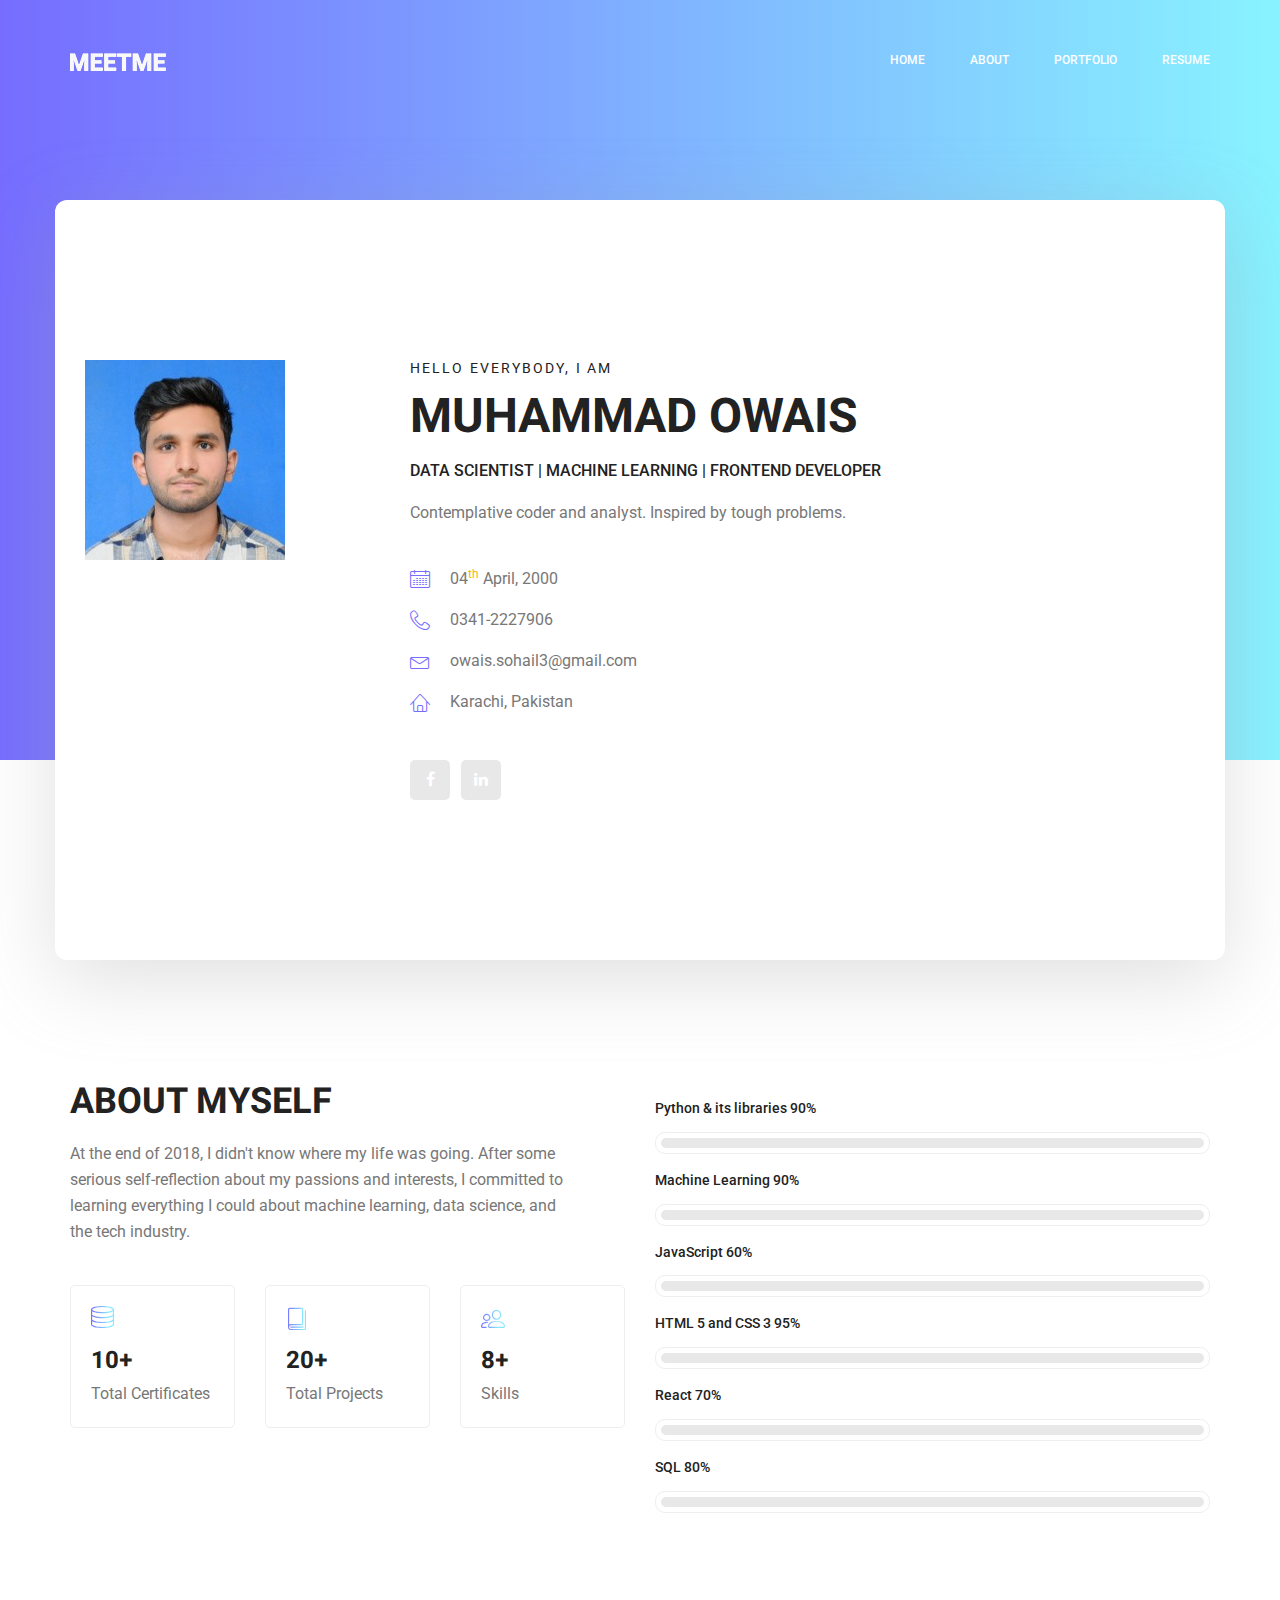
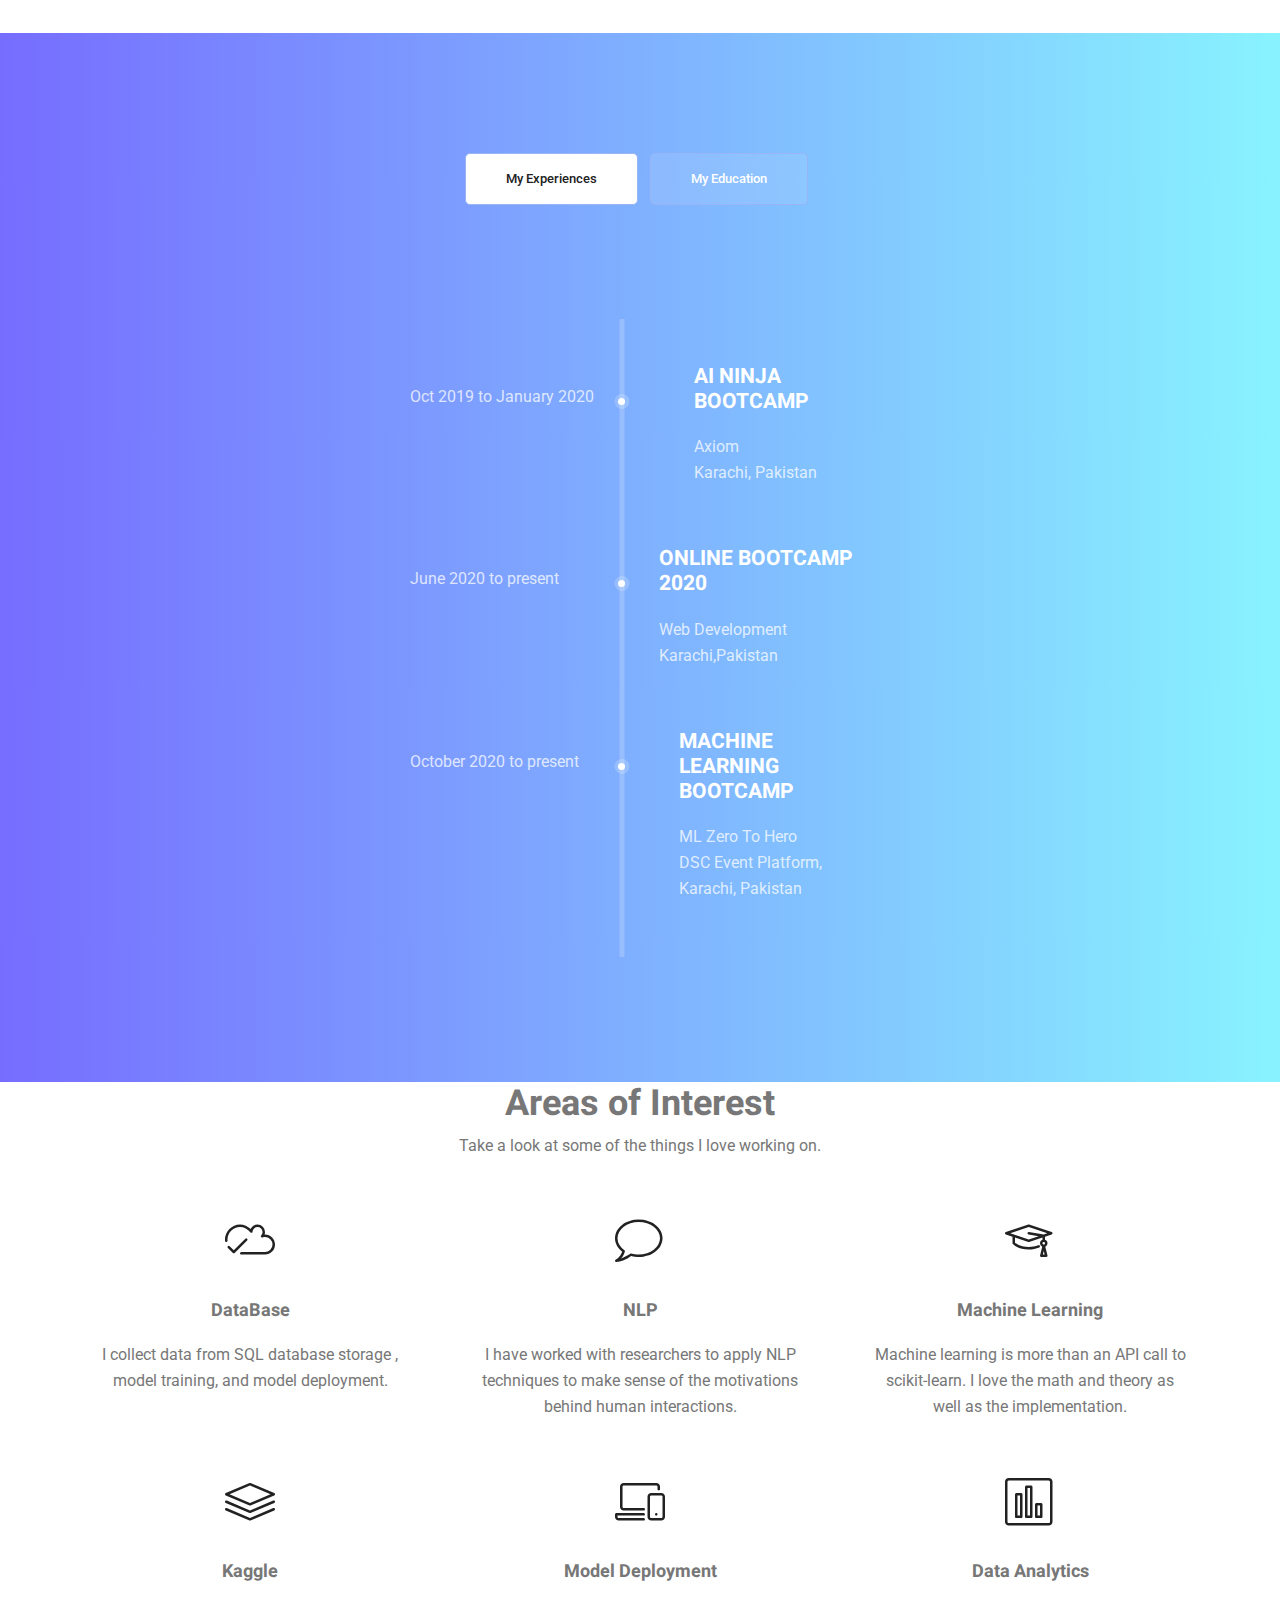
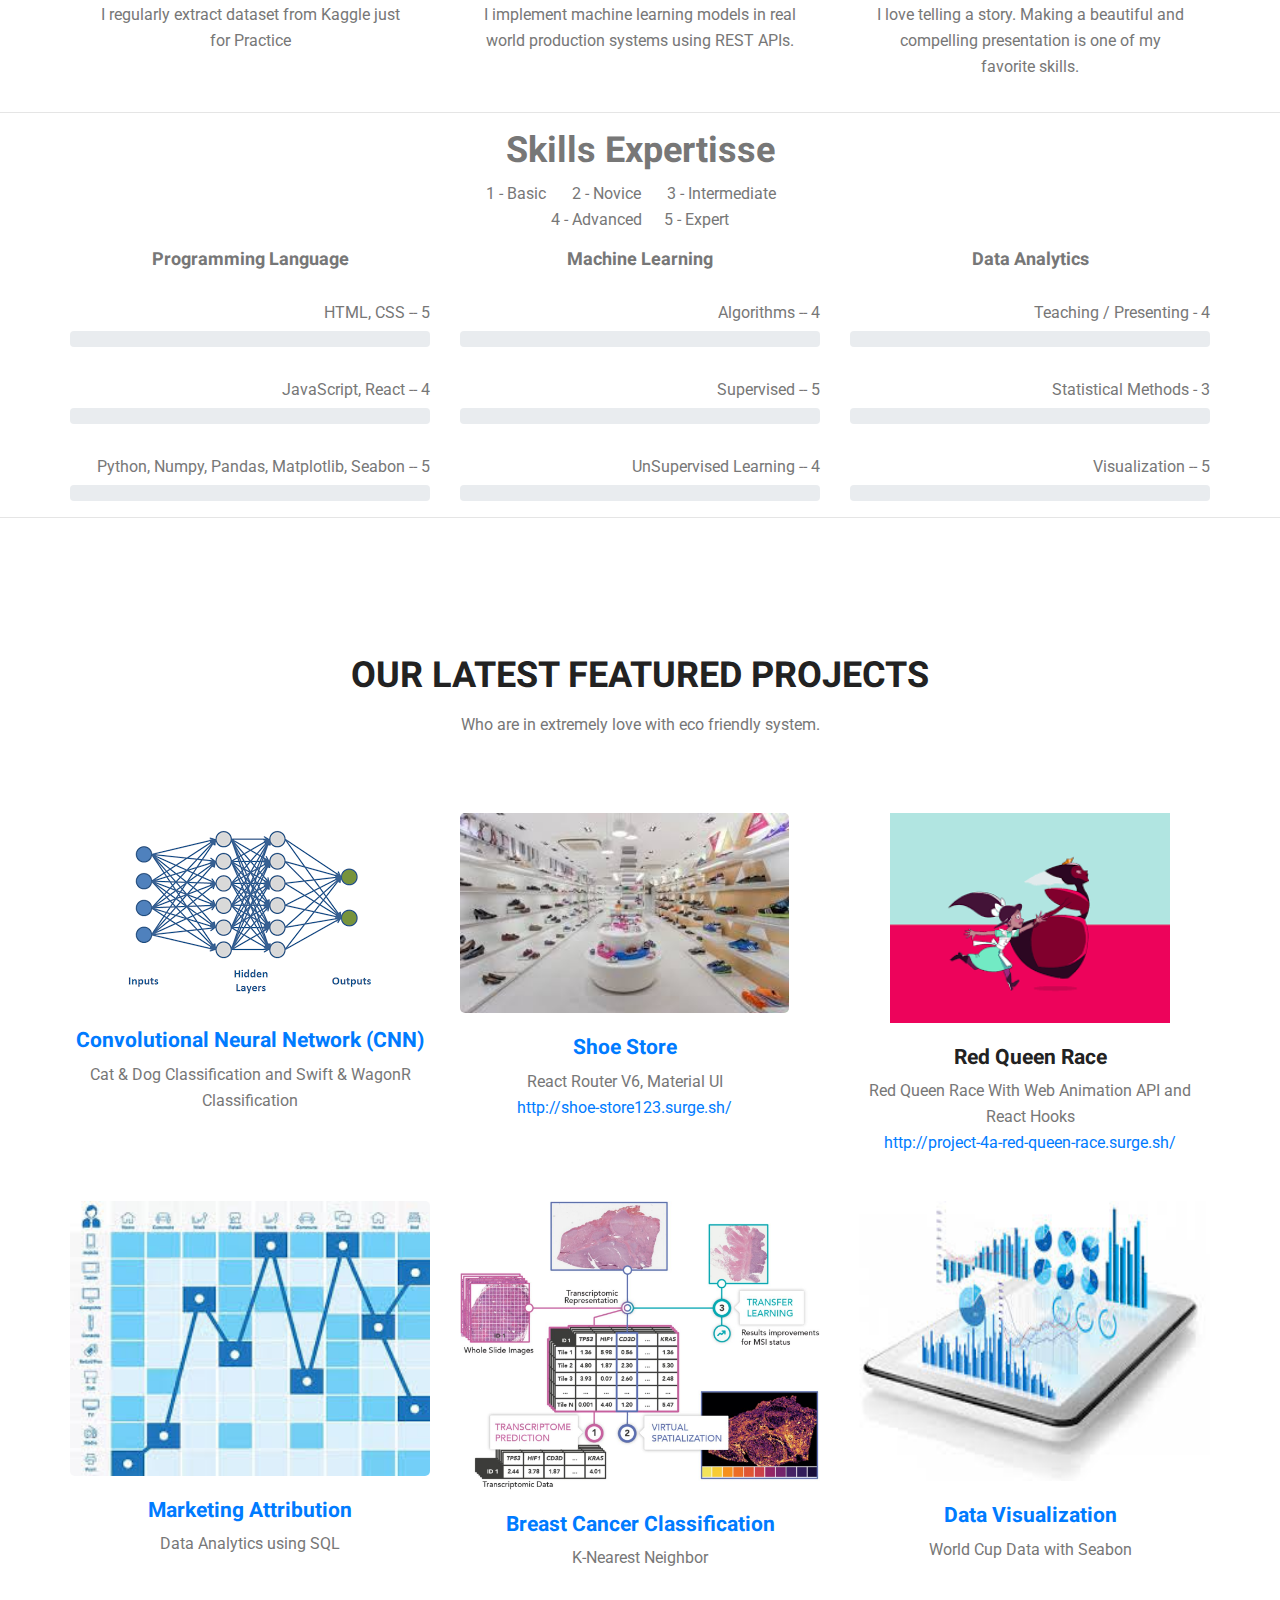
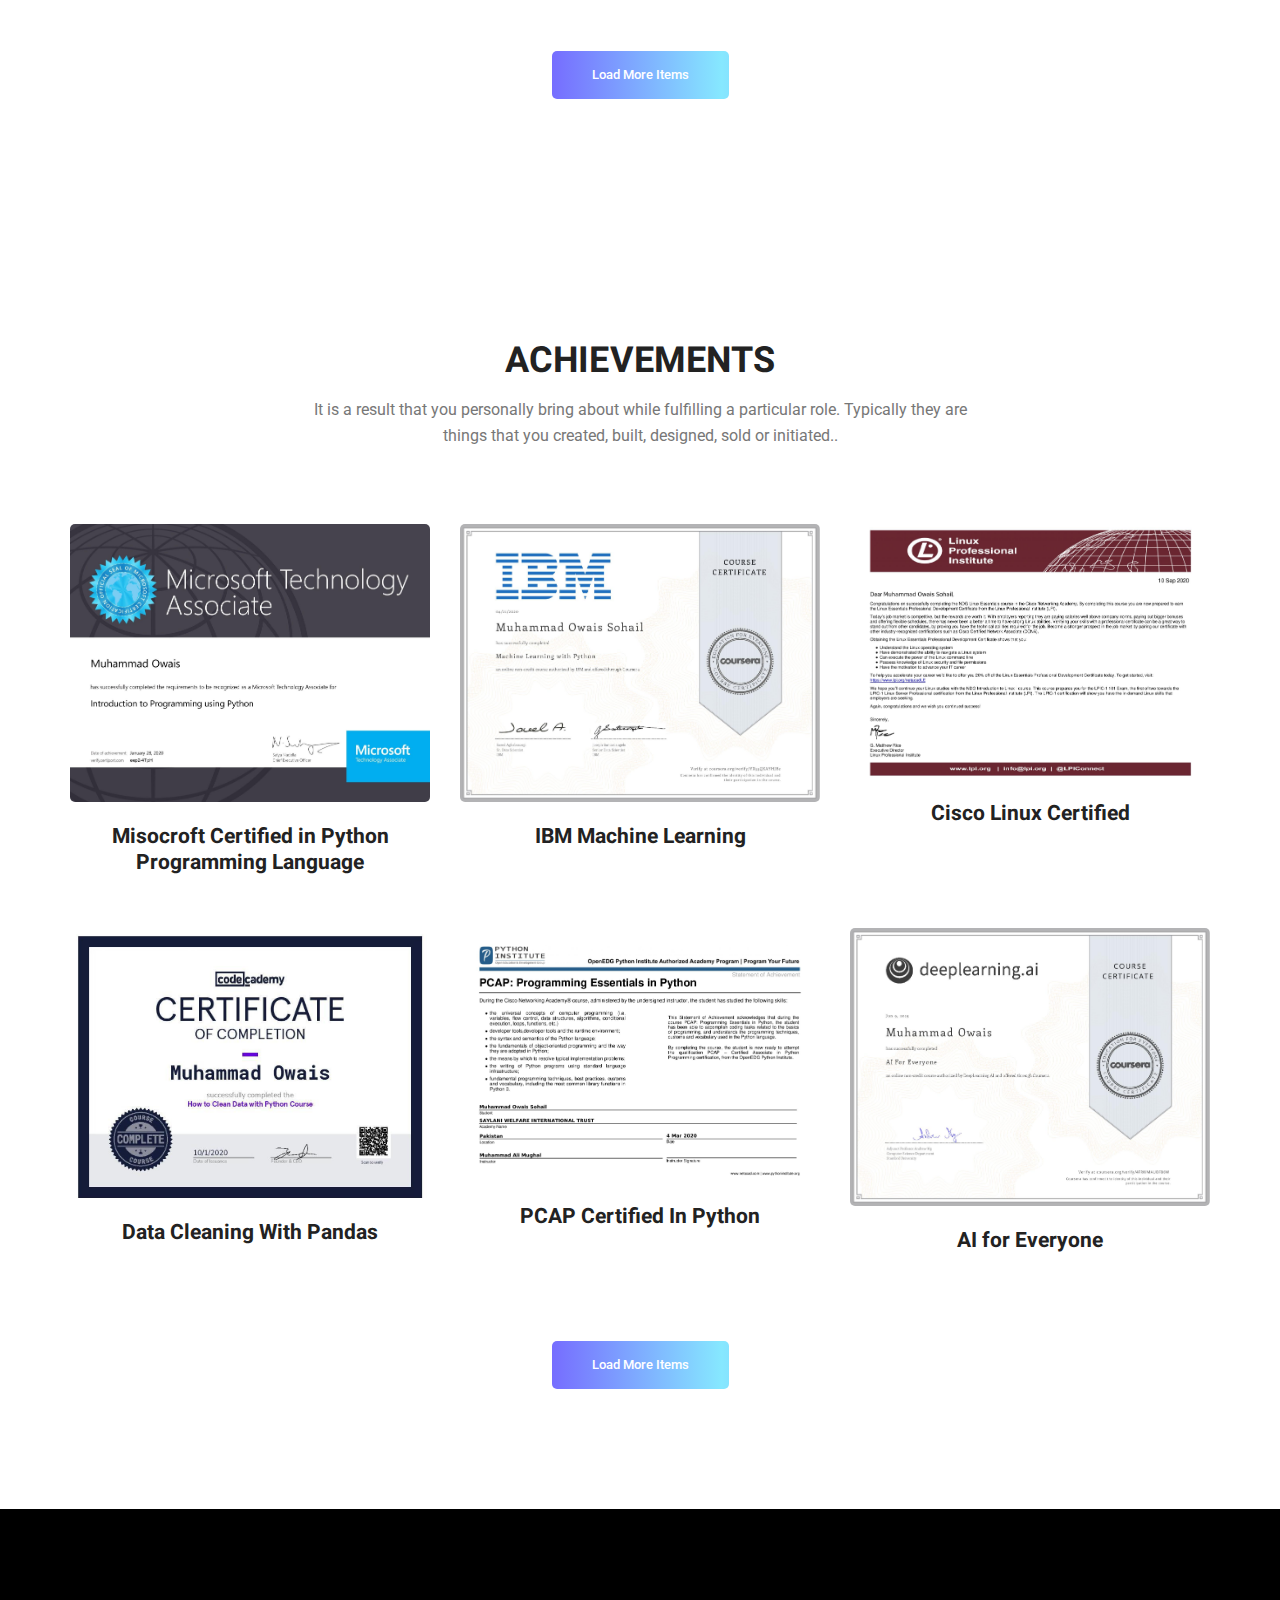
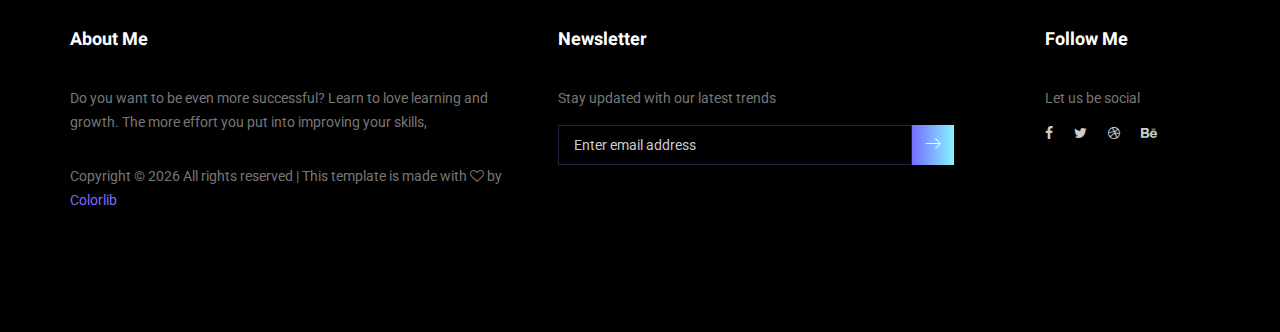
==== portfolio/public/index.html @ a5f5cdfc "final updated" ====
<!doctype html>
<html lang="en">

<head>
	<!-- Required meta tags -->
	<meta charset="utf-8">
	<meta name="viewport" content="width=device-width, initial-scale=1, shrink-to-fit=no">
	<link rel="icon" href="img/favicon.png" type="image/png">
	<title>MeetMe Personal</title>
	<!-- Bootstrap CSS -->
	<link rel="stylesheet" href="css/bootstrap.css">
	<link rel="stylesheet" href="vendors/linericon/style.css">
	<link rel="stylesheet" href="css/font-awesome.min.css">
	<link rel="stylesheet" href="vendors/owl-carousel/owl.carousel.min.css">
	<link rel="stylesheet" href="vendors/lightbox/simpleLightbox.css">
	<link rel="stylesheet" href="vendors/nice-select/css/nice-select.css">
	<link rel="stylesheet" href="vendors/animate-css/animate.css">
	<link rel="stylesheet" href="vendors/popup/magnific-popup.css">
	<link rel="stylesheet" href="vendors/flaticon/flaticon.css">

	<!-- main css -->
	<link rel="stylesheet" href="css/style.css">
	<link rel="stylesheet" href="css/responsive.css">
</head>

<body>

	<!--================Header Menu Area =================-->
	<header class="header_area">
		<div class="main_menu">
			<nav class="navbar navbar-expand-lg navbar-light">
				<div class="container box_1620">
					<!-- Brand and toggle get grouped for better mobile display -->
					<a class="navbar-brand logo_h" href="index.html"><img src="img/logo.png" alt=""></a>
					<button class="navbar-toggler" type="button" data-toggle="collapse"
						data-target="#navbarSupportedContent" aria-controls="navbarSupportedContent"
						aria-expanded="false" aria-label="Toggle navigation">
						<span class="icon-bar"></span>
						<span class="icon-bar"></span>
						<span class="icon-bar"></span>
					</button>
					<!-- Collect the nav links, forms, and other content for toggling -->
					<div class="collapse navbar-collapse offset" id="navbarSupportedContent">
						<ul class="nav navbar-nav menu_nav ml-auto">
							<li class="nav-item active"><a class="nav-link" href="index.html">Home</a></li>
							<li class="nav-item"><a class="nav-link" href="about-us.html">About</a></li>
							<li class="nav-item"><a class="nav-link" href="portfolio.html">Portfolio</a></li>
							<li class="nav-item"><a class="nav-link" href="contact.html">Resume</a></li>
						</ul>
					</div>
				</div>
			</nav>
		</div>
	</header>
	<!--================Header Menu Area =================-->

	<!--================Home Banner Area =================-->
	<section class="home_banner_area">
		<div class="container box_1620">
			<div class="banner_inner d-flex align-items-center">
				<div class="banner_content">
					<div class="media">
						<div class="d-flex">
							<img src="img/personal.jpg" alt="">
						</div>
						<div class="media-body">
							<div class="personal_text">
								<h6>Hello Everybody, i am</h6>
								<h3>Muhammad Owais</h3>
								<h4>Data Scientist | Machine Learning | Frontend Developer</h4>
								<p>Contemplative coder and analyst. Inspired by tough problems. </p>
								<ul class="list basic_info">
									<li><a href="#"><i class="lnr lnr-calendar-full"></i> 04<sup>th</sup> April,
											2000</a></li>
									<li><a href="#"><i class="lnr lnr-phone-handset"></i>0341-2227906</a></li>
									<li><a href="#"><i class="lnr lnr-envelope"></i> owais.sohail3@gmail.com</a></li>
									<li><a href="#"><i class="lnr lnr-home"></i> Karachi, Pakistan</a></li>
								</ul>
								<ul class="list personal_social">
									<li><a href="https://www.facebook.com/owais.sohail.92/"><i
												class="fa fa-facebook"></i></a></li>
									<li><a href="https://www.linkedin.com/in/owais-sohail-808729190/"><i
												class="fa fa-linkedin"></i></a></li>
								</ul>
							</div>
						</div>
					</div>
				</div>
			</div>
		</div>
	</section>
	<!--================End Home Banner Area =================-->

	<!--================Welcome Area =================-->
	<section class="welcome_area p_120">
		<div class="container">
			<div class="row welcome_inner">
				<div class="col-lg-6">
					<div class="welcome_text">
						<h4>About Myself</h4>
						<p>At the end of 2018, I didn't know where my life was going. After some serious self-reflection
							about my passions and interests, I committed to learning everything I could about machine
							learning, data science, and the tech industry.</p>
						<div class="row">
							<div class="col-md-4">
								<div class="wel_item">
									<i class="lnr lnr-database"></i>
									<h4>10+</h4>
									<p>Total Certificates</p>
								</div>
							</div>
							<div class="col-md-4">
								<div class="wel_item">
									<i class="lnr lnr-book"></i>
									<h4>20+</h4>
									<p>Total Projects</p>
								</div>
							</div>
							<div class="col-md-4">
								<div class="wel_item">
									<i class="lnr lnr-users"></i>
									<h4>8+</h4>
									<p>Skills</p>
								</div>
							</div>
						</div>
					</div>
				</div>
				<div class="col-lg-6">
					<div class="tools_expert">
						<div class="skill_main">
							<div class="skill_item">
								<h4>Python & its libraries <span class="counter">90</span>%</h4>
								<div class="progress_br">
									<div class="progress">
										<div class="progress-bar" role="progressbar" aria-valuenow="90"
											aria-valuemin="0" aria-valuemax="100"></div>
									</div>
								</div>
							</div>
							<div class="skill_item">
								<h4>Machine Learning <span class="counter">90</span>%</h4>
								<div class="progress_br">
									<div class="progress">
										<div class="progress-bar" role="progressbar" aria-valuenow="90"
											aria-valuemin="0" aria-valuemax="100"></div>
									</div>
								</div>
							</div>
							<div class="skill_item">
								<h4>JavaScript <span class="counter">60</span>%</h4>
								<div class="progress_br">
									<div class="progress">
										<div class="progress-bar" role="progressbar" aria-valuenow="70"
											aria-valuemin="0" aria-valuemax="100"></div>
									</div>
								</div>
							</div>
							<div class="skill_item">
								<h4>HTML 5 and CSS 3 <span class="counter">95</span>%</h4>
								<div class="progress_br">
									<div class="progress">
										<div class="progress-bar" role="progressbar" aria-valuenow="95"
											aria-valuemin="0" aria-valuemax="100"></div>
									</div>
								</div>
							</div>
							<div class="skill_item">
								<h4>React <span class="counter">70</span>%</h4>
								<div class="progress_br">
									<div class="progress">
										<div class="progress-bar" role="progressbar" aria-valuenow="70"
											aria-valuemin="0" aria-valuemax="100"></div>
									</div>
								</div>
							</div>
							<div class="skill_item">
								<h4>SQL <span class="counter">80</span>%</h4>
								<div class="progress_br">
									<div class="progress">
										<div class="progress-bar" role="progressbar" aria-valuenow="80"
											aria-valuemin="0" aria-valuemax="100"></div>
									</div>
								</div>
							</div>
						</div>
					</div>
				</div>
			</div>
		</div>
	</section>
	<!--================End Welcome Area =================-->

	<!--================My Tabs Area =================-->
	<section class="mytabs_area p_120">
		<div class="container">
			<div class="tabs_inner">
				<ul class="nav nav-tabs" id="myTab" role="tablist">
					<li class="nav-item">
						<a class="nav-link active" id="home-tab" data-toggle="tab" href="#home" role="tab"
							aria-controls="home" aria-selected="true">My Experiences</a>
					</li>
					<li class="nav-item">
						<a class="nav-link" id="profile-tab" data-toggle="tab" href="#profile" role="tab"
							aria-controls="profile" aria-selected="false">My Education</a>
					</li>
				</ul>
				<div class="tab-content" id="myTabContent">
					<div class="tab-pane fade show active" id="home" role="tabpanel" aria-labelledby="home-tab">
						<ul class="list">
							<li>
								<span></span>
								<div class="media">
									<div class="d-flex">
										<p>Oct 2019 to January 2020</p>
									</div>
									<div class="media-body">
										<h4>AI Ninja Bootcamp</h4>
										<p>Axiom <br />Karachi, Pakistan</p>
									</div>
								</div>
							</li>
							<li>
								<span></span>
								<div class="media">
									<div class="d-flex">
										<p>June 2020 to present</p>
									</div>
									<div class="media-body">
										<h4>Online Bootcamp 2020</h4>
										<p>Web Development <br />Karachi,Pakistan</p>
									</div>
								</div>
							</li>
							<li>
								<span></span>
								<div class="media">
									<div class="d-flex">
										<p>October 2020 to present</p>
									</div>
									<div class="media-body">
										<h4>Machine Learning Bootcamp</h4>
										<p>ML Zero To Hero <br />DSC Event Platform, Karachi, Pakistan</p>
									</div>
								</div>
							</li>
						</ul>
					</div>
					<div class="tab-pane fade" id="profile" role="tabpanel" aria-labelledby="profile-tab">
						<ul class="list">
							<li>
								<span></span>
								<div class="media">
									<div class="d-flex">
										<p>September 2019 to present</p>
									</div>
									<div class="media-body">
										<h4>Bachelor's of Computer Sciences</h4>
										<p>Virtual University of Pakistan <br />Karachi, Pakistan</p>
									</div>
								</div>
							</li>
							<li>
								<span></span>
								<div class="media">
									<div class="d-flex">
										<p>September 2016 to present</p>
									</div>
									<div class="media-body">
										<h4>Intermediate</h4>
										<p>Sindh Muslim Government Science College <br />Karachi, Pakistan</p>
									</div>
								</div>
							</li>
							<li>
								<span></span>
								<div class="media">
									<div class="d-flex">
										<p>March 2017 to present</p>
									</div>
									<div class="media-body">
										<h4>Matriculation</h4>
										<p>Brooks Grammer School <br />Karachi,Pakistan</p>
									</div>
								</div>
							</li>
						</ul>
					</div>
				</div>
			</div>
		</div>
	</section>
	<!--================End My Tabs Area =================-->
	<!-- Start services Area -->
	<section class="services-area section-gap">
		<div class="container">
			<div class="row d-flex justify-content-center">
				<div class="menu-content  col-lg-7">
					<div class="title text-center">
						<h1 class="mb-10">Areas of Interest</h1>
						<p> Take a look at some of the things I love working on.
					</div>
				</div>
			</div>
			<div class="row">
				<div class="col-lg-4 col-md-6">
					<div class="single-services">
						<span class="lnr lnr-cloud-check"></span>
						<a>
							<h4>DataBase</h4>
						</a>
						<p>
							I collect data from SQL database storage , model training, and model deployment.
						</p>
					</div>
				</div>



				<div class="col-lg-4 col-md-6">
					<div class="single-services">
						<span class="lnr lnr-bubble"></span>
						<a>
							<h4>NLP</h4>
						</a>
						<p>
							I have worked with researchers to apply NLP techniques to make sense of the motivations
							behind human interactions.
						</p>
					</div>
				</div>

				<div class="col-lg-4 col-md-6">
					<div class="single-services">
						<span class="lnr lnr-graduation-hat"></span>
						<a>
							<h4>Machine Learning</h4>
						</a>
						<p>
							Machine learning is more than an API call to scikit-learn. I love the math and theory as
							well as the implementation.
						</p>
					</div>
				</div>


				<div class="col-lg-4 col-md-6">
					<div class="single-services">
						<span class="lnr lnr-layers"></span>
						<a>
							<h4>Kaggle</h4>
						</a>
						<p>
							I regularly extract dataset from Kaggle just for Practice
						</p>
					</div>
				</div>
				<div class="col-lg-4 col-md-6">
					<div class="single-services">
						<span class="lnr lnr-laptop-phone"></span>
						<a>
							<h4>Model Deployment</h4>
						</a>
						<p>
							I implement machine learning models in real world production systems using REST APIs.
						</p>
					</div>
				</div>
				<div class="col-lg-4 col-md-6">
					<div class="single-services">
						<span class="lnr lnr-chart-bars"></span>
						<a>
							<h4>Data Analytics</h4>
						</a>
						<p>
							I love telling a story. Making a beautiful and compelling presentation is one of my favorite
							skills.
						</p>
					</div>
				</div>
			</div>
		</div>
	</section>
	<!-- End services Area -->

	<!--================Feature Area =================-->
	<!-- <section class="feature_area p_120">
        	<div class="container">
        		<div class="main_title">
        			<h2>offerings to my clients</h2>
        			<p>If you are looking at blank cassettes on the web, you may be very confused at the difference in price. You may see some for as low as $.17 each.</p>
        		</div>
        		<div class="feature_inner row">
        			<div class="col-lg-4 col-md-6">
        				<div class="feature_item">
        					<i class="flaticon-city"></i>
        					<h4>Architecture</h4>
        					<p>If you are looking at blank cassettes on the web, you may be very confused at the difference in price. You may see some for as low as $17 each.</p>
        				</div>
        			</div>
        			<div class="col-lg-4 col-md-6">
        				<div class="feature_item">
        					<i class="flaticon-skyline"></i>
        					<h4>Interior Design</h4>
        					<p>If you are looking at blank cassettes on the web, you may be very confused at the difference in price. You may see some for as low as $17 each.</p>
        				</div>
        			</div>
        			<div class="col-lg-4 col-md-6">
        				<div class="feature_item">
        					<i class="flaticon-sketch"></i>
        					<h4>Concept Design</h4>
        					<p>If you are looking at blank cassettes on the web, you may be very confused at the difference in price. You may see some for as low as $17 each.</p>
        				</div>
        			</div>
        		</div>
        	</div>
        </section> -->
	<!-- ================End Feature Area ================= -->
	<hr>

	<section class="home-about-area section-gap">

		<div class="text-center">
			<div class="menu-content">
				<div class="title text-center">
					<h1 class="mb-10">Skills Expertisse</h1>
					1 - Basic <span style="display: inline-block; width: 2ch;">&#9;</span>
					2 - Novice <span style="display: inline-block; width: 2ch;">&#9;</span>
					3 - Intermediate<span style="display: inline-block; width: 2ch;">&#9;</span>
					<p>4 - Advanced<span style="display: inline-block; width: 2ch;">&#9;</span>
						5 - Expert</p>
				</div>
			</div>
		</div>


		<div class="container">
			<div class="row skillbar-wraps">
				<div class="col-lg-4 skill-left">
					<h4 class="text-center pt-50"> Programming Language </h4>
					<div class="single-skill">
						<p>
							HTML, CSS -- 5
						</p>
						<!-- <div class="skill" data-width="100"></div> -->
						<div class="progress_br">
							<div class="progress">
								<div class="progress-bar" role="progressbar" aria-valuenow="100" aria-valuemin="0"
									aria-valuemax="100"></div>
							</div>
						</div>
					</div>

					<div class="single-skill">
						<p>
							JavaScript, React -- 4
						</p>
						<!-- <div class="skill" data-width="80"></div> -->
						<div class="progress_br">
							<div class="progress">
								<div class="progress-bar" role="progressbar" aria-valuenow="90" aria-valuemin="0"
									aria-valuemax="100"></div>
							</div>
						</div>
					</div>

					<div class="single-skill">
						<p>
							Python, Numpy, Pandas, Matplotlib, Seabon -- 5
						</p>
						<!-- <div class="skill" data-width="60"></div> -->
						<div class="progress_br">
							<div class="progress">
								<div class="progress-bar" role="progressbar" aria-valuenow="100" aria-valuemin="0"
									aria-valuemax="100"></div>
							</div>
						</div>
					</div>
				</div>




				<div class="col-lg-4 skill-right">
					<h4 class="text-center pt-50">Machine Learning</h4>
					<div class="single-skill">
						<p>
							Algorithms -- 4
						</p>
						<!-- <div class="skill" data-width="100"></div> -->
						<div class="progress_br">
							<div class="progress">
								<div class="progress-bar" role="progressbar" aria-valuenow="80" aria-valuemin="0"
									aria-valuemax="100"></div>
							</div>
						</div>
					</div>
					<div class="single-skill">
						<p>
							Supervised -- 5
						</p>
						<!-- <div class="skill" data-width="80"></div> -->
						<div class="progress_br">
							<div class="progress">
								<div class="progress-bar" role="progressbar" aria-valuenow="100" aria-valuemin="0"
									aria-valuemax="100"></div>
							</div>
						</div>
					</div>

					<div class="single-skill">
						<p>
							UnSupervised Learning -- 4
						</p>
						<!-- <div class="skill" data-width="80"></div> -->
						<div class="progress_br">
							<div class="progress">
								<div class="progress-bar" role="progressbar" aria-valuenow="80" aria-valuemin="0"
									aria-valuemax="100"></div>
							</div>
						</div>
					</div>

				</div>

				<div class="col-lg-4 skill-right">
					<h4 class="text-center pt-50"> Data Analytics </h4>

					<div class="single-skill">
						<p>
							Teaching / Presenting - 4
						</p>
						<!-- <div class="skill" data-width="100"></div> -->
						<div class="progress_br">
							<div class="progress">
								<div class="progress-bar" role="progressbar" aria-valuenow="80" aria-valuemin="0"
									aria-valuemax="100"></div>
							</div>
						</div>
					</div>

					<div class="single-skill">
						<p>
							Statistical Methods - 3
						</p>
						<!-- <div class="skill" data-width="60"></div> -->
						<div class="progress_br">
							<div class="progress">
								<div class="progress-bar" role="progressbar" aria-valuenow="60" aria-valuemin="0"
									aria-valuemax="100"></div>
							</div>
						</div>
					</div>


					<div class="single-skill">
						<p>
							Visualization -- 5
						</p>
						<!-- <div class="skill" data-width="40"></div> -->
						<div class="progress_br">
							<div class="progress">
								<div class="progress-bar" role="progressbar" aria-valuenow="100" aria-valuemin="0"
									aria-valuemax="100"></div>
							</div>
						</div>
					</div>

				</div>

			</div>
		</div>

	</section>


	<hr>


	<!--================Home Gallery Area =================-->
	<section class="home_gallery_area p_120">
		<div class="container">
			<div class="main_title">
				<h2>Our Latest Featured Projects</h2>
				<p>Who are in extremely love with eco friendly system.</p>
			</div>
			<!-- <div class="isotope_fillter">
        			<ul class="gallery_filter list">
						<li class="active" data-filter="*"><a href="#">All</a></li>
						<li data-filter=".brand"><a href="#">Machine Learning</a></li>
						<li data-filter=".manipul"><a href="#">HTML CSS</a></li>
						<li data-filter=".creative"><a href="#">React JavaScript</a></li>
						<li data-filter=".design"><a href="#">SQL</a></li>
						<li data-filter=".design"><a href="#">Python</a></li>
					</ul>
        		</div> -->
		</div>
		<div class="container">
			<div class="gallery_f_inner row imageGallery1">
				<div class="col-lg-4 col-md-4 col-sm-6 brand manipul design print">
					<div class="h_gallery_item">
						<div class="g_img_item">
							<img class="img-fluid" src="img/CNN.png" alt="">
						</div>
						<div class="g_item_text">
							<h4> <a href="https://github.com/owsy123/CNN">Convolutional Neural Network (CNN)</a> </h4>
							<p>Cat & Dog Classification and Swift & WagonR Classification</p>
						</div>
					</div>
				</div>
				<div class="col-lg-4 col-md-4 col-sm-6 brand manipul creative">
					<div class="h_gallery_item">
						<div class="g_img_item">
							<img class="img-fluid" style="height: 200px;" src="img/shoestore.jpeg" alt="">

						</div>
						<div class="g_item_text">
							<h4> <a href="https://github.com/owsy123/shoe-store-"> Shoe Store </a></h4>
							<p>React Router V6, Material UI</p>
							<p><a href="http://shoe-store123.surge.sh/">http://shoe-store123.surge.sh/</a></p>
						</div>
					</div>
				</div>
				<div class="col-lg-4 col-md-4 col-sm-6 manipul creative design print">
					<div class="h_gallery_item">
						<div class="g_img_item">
							<img class="img-fluid" style="width: 280px;" src="img/redqueen.png" alt="">

						</div>
						<div class="g_item_text">
							<h4>Red Queen Race</h4>
							<p>Red Queen Race With Web Animation API and React Hooks</p>
							<a
								href="http://project-4a-red-queen-race.surge.sh/">http://project-4a-red-queen-race.surge.sh/</a>
						</div>
					</div>
				</div>
				<div class="col-lg-4 col-md-4 col-sm-6 brand creative print">
					<div class="h_gallery_item">
						<div class="g_img_item">
							<img style="width: 400px;" class="img-fluid" src="img/marketing attribution.jpeg" alt="">

						</div>
						<div class="g_item_text">
							<h4> <a
									href="https://github.com/owsy123/Data-Science-/tree/master/SQL/Project%2014%20Marketing%20Attribution">
									Marketing Attribution</a></h4>
							<p>Data Analytics using SQL</p>
						</div>
					</div>
				</div>
				<div class="col-lg-4 col-md-4 col-sm-6 brand manipul design">
					<div class="h_gallery_item">
						<div class="g_img_item">
							<img class="img-fluid" src="img/breastcancer.jpg" alt="">

						</div>
						<div class="g_item_text">
							<h4> <a
									href="https://github.com/owsy123/Data-Science-/tree/master/Machine%20Learning/Supervised%20Learning/K-Nearest%20Neighbor%20%20%20Breast%20Cancer%20Classifier">
									Breast Cancer Classification</a></h4>
							<p>K-Nearest Neighbor</p>
						</div>
					</div>
				</div>
				<div class="col-lg-4 col-md-4 col-sm-6 brand creative">
					<div class="h_gallery_item">
						<div class="g_img_item">
							<img style="width: 400px ; height: 280px;" class="img-fluid" src="img/visualization.jpeg"
								alt="">
						</div>
						<div class="g_item_text">
							<h4> <a
									href="https://github.com/owsy123/Data-Science-/tree/master/Visualization/Project%202%20%20Visualizing%20World%20Cup%20Data%20With%20Seaborn">Data
									Visualization</a> </h4>
							<p>World Cup Data with Seabon</p>
						</div>
					</div>
				</div>
			</div>
			<div class="more_btn">
				<a class="main_btn" href="./portfolio.html">Load More Items</a>
			</div>
		</div>
	</section>
	<!--================End Home Gallery Area =================-->


	<section class="home_gallery_area p_120">
		<div class="container">
			<div class="main_title">
				<h2>Achievements</h2>
				<p>It is a result that you personally bring about while fulfilling a particular role. Typically they are
					things that you created, built, designed, sold or initiated..</p>
			</div>
			<!-- <div class="isotope_fillter">
        			<ul class="gallery_filter list">
						<li class="active" data-filter="*"><a href="#">All</a></li>
						<li data-filter=".brand"><a href="#">Machine Learning</a></li>
						<li data-filter=".manipul"><a href="#">HTML CSS</a></li>
						<li data-filter=".creative"><a href="#">React JavaScript</a></li>
						<li data-filter=".design"><a href="#">SQL</a></li>
						<li data-filter=".design"><a href="#">Python</a></li>
					</ul>
        		</div> -->
		</div>
		<div class="container">
			<div class="gallery_f_inner row imageGallery1">
				<div class="col-lg-4 col-md-4 col-sm-6 brand manipul design print">
					<div class="h_gallery_item">
						<div class="g_img_item">
							<img class="img-fluid"
								src="img/certificates/Introduction to Programming using Python-page-001.jpg" alt="">
							<a class="light"
								href="img/certificates/Introduction to Programming using Python-page-001.jpg"><img
									src="img/gallery/icon.png" alt=""></a>
						</div>
						<div class="g_item_text">
							<h4> Misocroft Certified in Python Programming Language</h4>
						</div>
					</div>
				</div>
				<div class="col-lg-4 col-md-4 col-sm-6 brand manipul creative">
					<div class="h_gallery_item">
						<div class="g_img_item">
							<img class="img-fluid" src="img/certificates/IBM machine Learning-page-001.jpg" alt="">
							<a class="light" href="img/certificates/IBM machine Learning-page-001.jpg"><img
									src="img/gallery/icon.png" alt=""></a>
						</div>
						<div class="g_item_text">
							<h4>IBM Machine Learning</h4>
						</div>
					</div>
				</div>
				<div class="col-lg-4 col-md-4 col-sm-6 manipul creative design print">
					<div class="h_gallery_item">
						<div class="g_img_item">
							<img class="img-fluid"
								src="img/certificates/Muhammad OwaisSohail-Cisco Internatio-certificate-page-001.jpg"
								alt="">
							<a class="light"
								href="img/certificates/Muhammad OwaisSohail-Cisco Internatio-certificate-page-001.jpg"><img
									src="img/gallery/icon.png" alt=""></a>
						</div>
						<div class="g_item_text">
							<h4>Cisco Linux Certified</h4>
						</div>
					</div>
				</div>
				<div class="col-lg-4 col-md-4 col-sm-6 brand creative print">
					<div class="h_gallery_item">
						<div class="g_img_item">
							<img style="width: 400px;" class="img-fluid"
								src="img/certificates/Data Cleaning with python-page-001.jpeg" alt="">
							<a class="light" href="img/certificates/Data Cleaning with python-page-001.jpeg"><img
									src="img/gallery/icon.png" alt=""></a>
						</div>
						<div class="g_item_text">
							<h4> Data Cleaning With Pandas</h4>
						</div>
					</div>
				</div>
				<div class="col-lg-4 col-md-4 col-sm-6 brand manipul design">
					<div class="h_gallery_item">
						<div class="g_img_item">
							<img class="img-fluid"
								src="img/certificates/Muhammad OwaisSohail-PYTHON BATCH-2-certificate (1)-page-001.jpg"
								alt="">
							<a class="light"
								href="img/certificates/Muhammad OwaisSohail-PYTHON BATCH-2-certificate (1)-page-001.jpg"><img
									src="img/gallery/icon.png" alt=""></a>
						</div>
						<div class="g_item_text">
							<h4>PCAP Certified In Python</h4>
						</div>
					</div>
				</div>
				<div class="col-lg-4 col-md-4 col-sm-6 brand creative">
					<div class="h_gallery_item">
						<div class="g_img_item">
							<img class="img-fluid" src="img/certificates/Ai for everyone-page-001.jpg" alt="">
							<a class="light" href="img/certificates/Ai for everyone-page-001.jpg"><img
									src="img/gallery/icon.png" alt=""></a>
						</div>
						<div class="g_item_text">
							<h4> AI for Everyone </h4>
						</div>
					</div>
				</div>
			</div>
			<div class="more_btn">
				<a class="main_btn" href="./portfolio.html">Load More Items</a>
			</div>
		</div>
	</section>
	<!--================End Home Gallery Area =================-->



	<!--================Footer Area =================-->
	<footer class="footer_area p_120">
		<div class="container">
			<div class="row footer_inner">
				<div class="col-lg-5 col-sm-6">
					<aside class="f_widget ab_widget">
						<div class="f_title">
							<h3>About Me</h3>
						</div>
						<p>Do you want to be even more successful? Learn to love learning and growth. The more effort
							you put into improving your skills,</p>
						<p>
							<!-- Link back to Colorlib can't be removed. Template is licensed under CC BY 3.0. -->
							Copyright &copy;
							<script>document.write(new Date().getFullYear());</script> All rights reserved | This
							template is made with <i class="fa fa-heart-o" aria-hidden="true"></i> by <a
								href="https://colorlib.com" target="_blank">Colorlib</a>
							<!-- Link back to Colorlib can't be removed. Template is licensed under CC BY 3.0. -->
						</p>
					</aside>
				</div>
				<div class="col-lg-5 col-sm-6">
					<aside class="f_widget news_widget">
						<div class="f_title">
							<h3>Newsletter</h3>
						</div>
						<p>Stay updated with our latest trends</p>
						<div id="mc_embed_signup">
							<form target="_blank"
								action="https://spondonit.us12.list-manage.com/subscribe/post?u=1462626880ade1ac87bd9c93a&amp;id=92a4423d01"
								method="get" class="subscribe_form relative">
								<div class="input-group d-flex flex-row">
									<input name="EMAIL" placeholder="Enter email address"
										onfocus="this.placeholder = ''" onblur="this.placeholder = 'Email Address '"
										required="" type="email">
									<button class="btn sub-btn"><span class="lnr lnr-arrow-right"></span></button>
								</div>
								<div class="mt-10 info"></div>
							</form>
						</div>
					</aside>
				</div>
				<div class="col-lg-2">
					<aside class="f_widget social_widget">
						<div class="f_title">
							<h3>Follow Me</h3>
						</div>
						<p>Let us be social</p>
						<ul class="list">
							<li><a href="#"><i class="fa fa-facebook"></i></a></li>
							<li><a href="#"><i class="fa fa-twitter"></i></a></li>
							<li><a href="#"><i class="fa fa-dribbble"></i></a></li>
							<li><a href="#"><i class="fa fa-behance"></i></a></li>
						</ul>
					</aside>
				</div>
			</div>
		</div>
	</footer>
	<!--================End Footer Area =================-->






	<!-- Optional JavaScript -->
	<!-- jQuery first, then Popper.js, then Bootstrap JS -->
	<script src="js/jquery-3.3.1.min.js"></script>
	<script src="js/popper.js"></script>
	<script src="js/bootstrap.min.js"></script>
	<script src="js/stellar.js"></script>
	<script src="vendors/lightbox/simpleLightbox.min.js"></script>
	<script src="vendors/nice-select/js/jquery.nice-select.min.js"></script>
	<script src="vendors/isotope/imagesloaded.pkgd.min.js"></script>
	<script src="vendors/isotope/isotope.pkgd.min.js"></script>
	<script src="vendors/owl-carousel/owl.carousel.min.js"></script>
	<script src="vendors/popup/jquery.magnific-popup.min.js"></script>
	<script src="js/jquery.ajaxchimp.min.js"></script>
	<script src="vendors/counter-up/jquery.waypoints.min.js"></script>
	<script src="vendors/counter-up/jquery.counterup.min.js"></script>
	<script src="js/mail-script.js"></script>
	<script src="js/theme.js"></script>
	<script src="js/simple-skillbar.js"></script>

</body>

</html>
---- portfolio/public/vendors/linericon/style.css ----
@font-face {
	font-family: 'Linearicons-Free';
	src:url('fonts/Linearicons-Free.eot?w118d');
	src:url('fonts/Linearicons-Free.eot?#iefixw118d') format('embedded-opentype'),
		url('fonts/Linearicons-Free.woff2?w118d') format('woff2'),
		url('fonts/Linearicons-Free.woff?w118d') format('woff'),
		url('fonts/Linearicons-Free.ttf?w118d') format('truetype'),
		url('fonts/Linearicons-Free.svg?w118d#Linearicons-Free') format('svg');
	font-weight: normal;
	font-style: normal;
}

.lnr {
	font-family: 'Linearicons-Free';
	speak: none;
	font-style: normal;
	font-weight: normal;
	font-variant: normal;
	text-transform: none;
	line-height: 1;

	/* Better Font Rendering =========== */
	-webkit-font-smoothing: antialiased;
	-moz-osx-font-smoothing: grayscale;
}

.lnr-home:before {
	content: "\e800";
}
.lnr-apartment:before {
	content: "\e801";
}
.lnr-pencil:before {
	content: "\e802";
}
.lnr-magic-wand:before {
	content: "\e803";
}
.lnr-drop:before {
	content: "\e804";
}
.lnr-lighter:before {
	content: "\e805";
}
.lnr-poop:before {
	content: "\e806";
}
.lnr-sun:before {
	content: "\e807";
}
.lnr-moon:before {
	content: "\e808";
}
.lnr-cloud:before {
	content: "\e809";
}
.lnr-cloud-upload:before {
	content: "\e80a";
}
.lnr-cloud-download:before {
	content: "\e80b";
}
.lnr-cloud-sync:before {
	content: "\e80c";
}
.lnr-cloud-check:before {
	content: "\e80d";
}
.lnr-database:before {
	content: "\e80e";
}
.lnr-lock:before {
	content: "\e80f";
}
.lnr-cog:before {
	content: "\e810";
}
.lnr-trash:before {
	content: "\e811";
}
.lnr-dice:before {
	content: "\e812";
}
.lnr-heart:before {
	content: "\e813";
}
.lnr-star:before {
	content: "\e814";
}
.lnr-star-half:before {
	content: "\e815";
}
.lnr-star-empty:before {
	content: "\e816";
}
.lnr-flag:before {
	content: "\e817";
}
.lnr-envelope:before {
	content: "\e818";
}
.lnr-paperclip:before {
	content: "\e819";
}
.lnr-inbox:before {
	content: "\e81a";
}
.lnr-eye:before {
	content: "\e81b";
}
.lnr-printer:before {
	content: "\e81c";
}
.lnr-file-empty:before {
	content: "\e81d";
}
.lnr-file-add:before {
	content: "\e81e";
}
.lnr-enter:before {
	content: "\e81f";
}
.lnr-exit:before {
	content: "\e820";
}
.lnr-graduation-hat:before {
	content: "\e821";
}
.lnr-license:before {
	content: "\e822";
}
.lnr-music-note:before {
	content: "\e823";
}
.lnr-film-play:before {
	content: "\e824";
}
.lnr-camera-video:before {
	content: "\e825";
}
.lnr-camera:before {
	content: "\e826";
}
.lnr-picture:before {
	content: "\e827";
}
.lnr-book:before {
	content: "\e828";
}
.lnr-bookmark:before {
	content: "\e829";
}
.lnr-user:before {
	content: "\e82a";
}
.lnr-users:before {
	content: "\e82b";
}
.lnr-shirt:before {
	content: "\e82c";
}
.lnr-store:before {
	content: "\e82d";
}
.lnr-cart:before {
	content: "\e82e";
}
.lnr-tag:before {
	content: "\e82f";
}
.lnr-phone-handset:before {
	content: "\e830";
}
.lnr-phone:before {
	content: "\e831";
}
.lnr-pushpin:before {
	content: "\e832";
}
.lnr-map-marker:before {
	content: "\e833";
}
.lnr-map:before {
	content: "\e834";
}
.lnr-location:before {
	content: "\e835";
}
.lnr-calendar-full:before {
	content: "\e836";
}
.lnr-keyboard:before {
	content: "\e837";
}
.lnr-spell-check:before {
	content: "\e838";
}
.lnr-screen:before {
	content: "\e839";
}
.lnr-smartphone:before {
	content: "\e83a";
}
.lnr-tablet:before {
	content: "\e83b";
}
.lnr-laptop:before {
	content: "\e83c";
}
.lnr-laptop-phone:before {
	content: "\e83d";
}
.lnr-power-switch:before {
	content: "\e83e";
}
.lnr-bubble:before {
	content: "\e83f";
}
.lnr-heart-pulse:before {
	content: "\e840";
}
.lnr-construction:before {
	content: "\e841";
}
.lnr-pie-chart:before {
	content: "\e842";
}
.lnr-chart-bars:before {
	content: "\e843";
}
.lnr-gift:before {
	content: "\e844";
}
.lnr-diamond:before {
	content: "\e845";
}
.lnr-linearicons:before {
	content: "\e846";
}
.lnr-dinner:before {
	content: "\e847";
}
.lnr-coffee-cup:before {
	content: "\e848";
}
.lnr-leaf:before {
	content: "\e849";
}
.lnr-paw:before {
	content: "\e84a";
}
.lnr-rocket:before {
	content: "\e84b";
}
.lnr-briefcase:before {
	content: "\e84c";
}
.lnr-bus:before {
	content: "\e84d";
}
.lnr-car:before {
	content: "\e84e";
}
.lnr-train:before {
	content: "\e84f";
}
.lnr-bicycle:before {
	content: "\e850";
}
.lnr-wheelchair:before {
	content: "\e851";
}
.lnr-select:before {
	content: "\e852";
}
.lnr-earth:before {
	content: "\e853";
}
.lnr-smile:before {
	content: "\e854";
}
.lnr-sad:before {
	content: "\e855";
}
.lnr-neutral:before {
	content: "\e856";
}
.lnr-mustache:before {
	content: "\e857";
}
.lnr-alarm:before {
	content: "\e858";
}
.lnr-bullhorn:before {
	content: "\e859";
}
.lnr-volume-high:before {
	content: "\e85a";
}
.lnr-volume-medium:before {
	content: "\e85b";
}
.lnr-volume-low:before {
	content: "\e85c";
}
.lnr-volume:before {
	content: "\e85d";
}
.lnr-mic:before {
	content: "\e85e";
}
.lnr-hourglass:before {
	content: "\e85f";
}
.lnr-undo:before {
	content: "\e860";
}
.lnr-redo:before {
	content: "\e861";
}
.lnr-sync:before {
	content: "\e862";
}
.lnr-history:before {
	content: "\e863";
}
.lnr-clock:before {
	content: "\e864";
}
.lnr-download:before {
	content: "\e865";
}
.lnr-upload:before {
	content: "\e866";
}
.lnr-enter-down:before {
	content: "\e867";
}
.lnr-exit-up:before {
	content: "\e868";
}
.lnr-bug:before {
	content: "\e869";
}
.lnr-code:before {
	content: "\e86a";
}
.lnr-link:before {
	content: "\e86b";
}
.lnr-unlink:before {
	content: "\e86c";
}
.lnr-thumbs-up:before {
	content: "\e86d";
}
.lnr-thumbs-down:before {
	content: "\e86e";
}
.lnr-magnifier:before {
	content: "\e86f";
}
.lnr-cross:before {
	content: "\e870";
}
.lnr-menu:before {
	content: "\e871";
}
.lnr-list:before {
	content: "\e872";
}
.lnr-chevron-up:before {
	content: "\e873";
}
.lnr-chevron-down:before {
	content: "\e874";
}
.lnr-chevron-left:before {
	content: "\e875";
}
.lnr-chevron-right:before {
	content: "\e876";
}
.lnr-arrow-up:before {
	content: "\e877";
}
.lnr-arrow-down:before {
	content: "\e878";
}
.lnr-arrow-left:before {
	content: "\e879";
}
.lnr-arrow-right:before {
	content: "\e87a";
}
.lnr-move:before {
	content: "\e87b";
}
.lnr-warning:before {
	content: "\e87c";
}
.lnr-question-circle:before {
	content: "\e87d";
}
.lnr-menu-circle:before {
	content: "\e87e";
}
.lnr-checkmark-circle:before {
	content: "\e87f";
}
.lnr-cross-circle:before {
	content: "\e880";
}
.lnr-plus-circle:before {
	content: "\e881";
}
.lnr-circle-minus:before {
	content: "\e882";
}
.lnr-arrow-up-circle:before {
	content: "\e883";
}
.lnr-arrow-down-circle:before {
	content: "\e884";
}
.lnr-arrow-left-circle:before {
	content: "\e885";
}
.lnr-arrow-right-circle:before {
	content: "\e886";
}
.lnr-chevron-up-circle:before {
	content: "\e887";
}
.lnr-chevron-down-circle:before {
	content: "\e888";
}
.lnr-chevron-left-circle:before {
	content: "\e889";
}
.lnr-chevron-right-circle:before {
	content: "\e88a";
}
.lnr-crop:before {
	content: "\e88b";
}
.lnr-frame-expand:before {
	content: "\e88c";
}
.lnr-frame-contract:before {
	content: "\e88d";
}
.lnr-layers:before {
	content: "\e88e";
}
.lnr-funnel:before {
	content: "\e88f";
}
.lnr-text-format:before {
	content: "\e890";
}
.lnr-text-format-remove:before {
	content: "\e891";
}
.lnr-text-size:before {
	content: "\e892";
}
.lnr-bold:before {
	content: "\e893";
}
.lnr-italic:before {
	content: "\e894";
}
.lnr-underline:before {
	content: "\e895";
}
.lnr-strikethrough:before {
	content: "\e896";
}
.lnr-highlight:before {
	content: "\e897";
}
.lnr-text-align-left:before {
	content: "\e898";
}
.lnr-text-align-center:before {
	content: "\e899";
}
.lnr-text-align-right:before {
	content: "\e89a";
}
.lnr-text-align-justify:before {
	content: "\e89b";
}
.lnr-line-spacing:before {
	content: "\e89c";
}
.lnr-indent-increase:before {
	content: "\e89d";
}
.lnr-indent-decrease:before {
	content: "\e89e";
}
.lnr-pilcrow:before {
	content: "\e89f";
}
.lnr-direction-ltr:before {
	content: "\e8a0";
}
.lnr-direction-rtl:before {
	content: "\e8a1";
}
.lnr-page-break:before {
	content: "\e8a2";
}
.lnr-sort-alpha-asc:before {
	content: "\e8a3";
}
.lnr-sort-amount-asc:before {
	content: "\e8a4";
}
.lnr-hand:before {
	content: "\e8a5";
}
.lnr-pointer-up:before {
	content: "\e8a6";
}
.lnr-pointer-right:before {
	content: "\e8a7";
}
.lnr-pointer-down:before {
	content: "\e8a8";
}
.lnr-pointer-left:before {
	content: "\e8a9";
}
---- portfolio/public/vendors/lightbox/simpleLightbox.css ----
.slbOverlay, .slbWrapOuter, .slbWrap {
  position: fixed;
  top: 0;
  right: 0;
  bottom: 0;
  left: 0;
}

.slbOverlay {
  overflow: hidden;
  z-index: 2000;
  background-color: #000;
  opacity: 0.7;
  filter: alpha(opacity=70);
  -webkit-animation: slbOverlay 0.5s;
  -moz-animation: slbOverlay 0.5s;
  animation: slbOverlay 0.5s;
}

.slbWrapOuter {
  overflow-x: hidden;
  overflow-y: auto;
  z-index: 2010;
}

.slbWrap {
  position: absolute;
  text-align: center;
}

.slbWrap:before {
  content: "";
  display: inline-block;
  height: 100%;
  vertical-align: middle;
}

.slbContentOuter {
  display: inline-block;
  vertical-align: middle;
  margin: 0px auto;
  padding: 0 1em;
  box-sizing: border-box;
  z-index: 2020;
  text-align: left;
  max-width: 100%;
}

.slbContentEl .slbContentOuter {
  padding: 5em 1em;
}

.slbContent {
  position: relative;
}

.slbContentEl .slbContent {
  -webkit-animation: slbEnter 0.3s;
  -moz-animation: slbEnter 0.3s;
  animation: slbEnter 0.3s;
  background-color: #fff;
  box-shadow: 0 0.2em 1em rgba(0, 0, 0, 0.4);
}

.slbImageWrap {
  -webkit-animation: slbEnter 0.3s;
  -moz-animation: slbEnter 0.3s;
  animation: slbEnter 0.3s;
  position: relative;
}

.slbImageWrap:after {
  content: "";
  position: absolute;
  left: 0;
  right: 0;
  top: 5em;
  bottom: 5em;
  display: block;
  z-index: -1;
  box-shadow: 0 0.2em 1em rgba(0, 0, 0, 0.6);
  background-color: #FFF;
}

.slbImage {
  width: auto;
  max-width: 100%;
  height: auto;
  display: block;
  line-height: 0;
  box-sizing: border-box;
  padding: 5em 0;
  margin: 0 auto;
}

.slbCaption {
  display: inline-block;
  max-width: 100%;
  overflow: hidden;
  text-overflow: ellipsis;
  white-space: nowrap;
  word-wrap: normal;
  font-size: 1.4em;
  position: absolute;
  left: 0;
  right: 0;
  bottom: 0;
  padding: 0.71429em 0;
  color: #fff;
  color: rgba(255, 255, 255, 0.7);
  text-align: center;
}

.slbCloseBtn, .slbArrow {
  margin: 0;
  padding: 0;
  border: 0;
  cursor: pointer;
  background: none;
}

.slbCloseBtn::-moz-focus-inner, .slbArrow::-moz-focus-inner {
  padding: 0;
  border: 0;
}

.slbCloseBtn:hover, .slbArrow:hover {
  opacity: 0.5;
}

.slbCloseBtn:active, .slbArrow:active {
  opacity: 0.8;
}

.slbCloseBtn {
  -webkit-animation: slbEnter 0.3s;
  -moz-animation: slbEnter 0.3s;
  animation: slbEnter 0.3s;
  font-size: 3em;
  width: 1.66667em;
  height: 1.66667em;
  line-height: 1.66667em;
  position: absolute;
  right: -0.33333em;
  top: 0;
  color: #fff;
  color: rgba(255, 255, 255, 0.7);
  text-align: center;
    outline: none;
    box-shadow: none;
}

.slbLoading .slbCloseBtn {
  display: none;
}

.slbLoadingText {
  font-size: 1.4em;
  color: #fff;
  color: rgba(255, 255, 255, 0.9);
}

.slbArrows {
  position: fixed;
  top: 50%;
  left: 0;
  right: 0;
}

.slbLoading .slbArrows {
  display: none;
}

.slbArrow {
  position: absolute;
  top: 50%;
  margin-top: -5em;
  width: 5em;
  height: 10em;
  opacity: 0.7;
  text-indent: -999em;
  overflow: hidden;
    outline: none;
    box-shadow: none;
}

.slbArrow:before {
  content: "";
  position: absolute;
  top: 50%;
  left: 50%;
  margin: -0.8em 0 0 -0.8em;
  border: 0.8em solid transparent;
}

.slbArrow.next {
  right: 0;
}

.slbArrow.next:before {
  border-left-color: #fff;
}

.slbArrow.prev {
  left: 0;
}

.slbArrow.prev:before {
  border-right-color: #fff;
}

.slbIframeCont {
  width: 80em;
  height: 0;
  overflow: hidden;
  padding-top: 56.25%;
  margin: 5em 0;
}

.slbIframe {
  position: absolute;
  top: 0;
  left: 0;
  width: 100%;
  height: 100%;
  box-shadow: 0 0.2em 1em rgba(0, 0, 0, 0.6);
  background: #000;
}

@-webkit-keyframes slbOverlay {
  from {
    opacity: 0;
  }
  to {
    opacity: 0.7;
  }
}

@-moz-keyframes slbOverlay {
  from {
    opacity: 0;
  }
  to {
    opacity: 0.7;
  }
}

@keyframes slbOverlay {
  from {
    opacity: 0;
  }
  to {
    opacity: 0.7;
  }
}

@-webkit-keyframes slbEnter {
  from {
    opacity: 0;
    -webkit-transform: translate3d(0, -1em, 0);
  }
  to {
    opacity: 1;
    -webkit-transform: translate3d(0, 0, 0);
  }
}

@-moz-keyframes slbEnter {
  from {
    opacity: 0;
    -moz-transform: translate3d(0, -1em, 0);
  }
  to {
    opacity: 1;
    -moz-transform: translate3d(0, 0, 0);
  }
}

@keyframes slbEnter {
  from {
    opacity: 0;
    -webkit-transform: translate3d(0, -1em, 0);
    -moz-transform: translate3d(0, -1em, 0);
    -ms-transform: translate3d(0, -1em, 0);
    -o-transform: translate3d(0, -1em, 0);
    transform: translate3d(0, -1em, 0);
  }
  to {
    opacity: 1;
    -webkit-transform: translate3d(0, 0, 0);
    -moz-transform: translate3d(0, 0, 0);
    -ms-transform: translate3d(0, 0, 0);
    -o-transform: translate3d(0, 0, 0);
    transform: translate3d(0, 0, 0);
  }
}
---- portfolio/public/vendors/nice-select/css/nice-select.css ----
.nice-select {
  -webkit-tap-highlight-color: transparent;
  background-color: #fff;
  border-radius: 5px;
  border: solid 1px #e8e8e8;
  box-sizing: border-box;
  clear: both;
  cursor: pointer;
  display: block;
  float: left;
  font-family: inherit;
  font-size: 14px;
  font-weight: normal;
  height: 42px;
  line-height: 40px;
  outline: none;
  padding-left: 18px;
  padding-right: 30px;
  position: relative;
  text-align: left !important;
  -webkit-transition: all 0.2s ease-in-out;
  transition: all 0.2s ease-in-out;
  -webkit-user-select: none;
     -moz-user-select: none;
      -ms-user-select: none;
          user-select: none;
  white-space: nowrap;
  width: auto; }
  .nice-select:hover {
    border-color: #dbdbdb; }
  .nice-select:active, .nice-select.open, .nice-select:focus {
    border-color: #999; }
  .nice-select:after {
    border-bottom: 2px solid #999;
    border-right: 2px solid #999;
    content: '';
    display: block;
    height: 5px;
    margin-top: -4px;
    pointer-events: none;
    position: absolute;
    right: 12px;
    top: 50%;
    -webkit-transform-origin: 66% 66%;
        -ms-transform-origin: 66% 66%;
            transform-origin: 66% 66%;
    -webkit-transform: rotate(45deg);
        -ms-transform: rotate(45deg);
            transform: rotate(45deg);
    -webkit-transition: all 0.15s ease-in-out;
    transition: all 0.15s ease-in-out;
    width: 5px; }
  .nice-select.open:after {
    -webkit-transform: rotate(-135deg);
        -ms-transform: rotate(-135deg);
            transform: rotate(-135deg); }
  .nice-select.open .list {
    opacity: 1;
    pointer-events: auto;
    -webkit-transform: scale(1) translateY(0);
        -ms-transform: scale(1) translateY(0);
            transform: scale(1) translateY(0); }
  .nice-select.disabled {
    border-color: #ededed;
    color: #999;
    pointer-events: none; }
    .nice-select.disabled:after {
      border-color: #cccccc; }
  .nice-select.wide {
    width: 100%; }
    .nice-select.wide .list {
      left: 0 !important;
      right: 0 !important; }
  .nice-select.right {
    float: right; }
    .nice-select.right .list {
      left: auto;
      right: 0; }
  .nice-select.small {
    font-size: 12px;
    height: 36px;
    line-height: 34px; }
    .nice-select.small:after {
      height: 4px;
      width: 4px; }
    .nice-select.small .option {
      line-height: 34px;
      min-height: 34px; }
  .nice-select .list {
    background-color: #fff;
    border-radius: 5px;
    box-shadow: 0 0 0 1px rgba(68, 68, 68, 0.11);
    box-sizing: border-box;
    margin-top: 4px;
    opacity: 0;
    overflow: hidden;
    padding: 0;
    pointer-events: none;
    position: absolute;
    top: 100%;
    left: 0;
    -webkit-transform-origin: 50% 0;
        -ms-transform-origin: 50% 0;
            transform-origin: 50% 0;
    -webkit-transform: scale(0.75) translateY(-21px);
        -ms-transform: scale(0.75) translateY(-21px);
            transform: scale(0.75) translateY(-21px);
    -webkit-transition: all 0.2s cubic-bezier(0.5, 0, 0, 1.25), opacity 0.15s ease-out;
    transition: all 0.2s cubic-bezier(0.5, 0, 0, 1.25), opacity 0.15s ease-out;
    z-index: 9; }
    .nice-select .list:hover .option:not(:hover) {
      background-color: transparent !important; }
  .nice-select .option {
    cursor: pointer;
    font-weight: 400;
    line-height: 40px;
    list-style: none;
    min-height: 40px;
    outline: none;
    padding-left: 18px;
    padding-right: 29px;
    text-align: left;
    -webkit-transition: all 0.2s;
    transition: all 0.2s; }
    .nice-select .option:hover, .nice-select .option.focus, .nice-select .option.selected.focus {
      background-color: #f6f6f6; }
    .nice-select .option.selected {
      font-weight: bold; }
    .nice-select .option.disabled {
      background-color: transparent;
      color: #999;
      cursor: default; }

.no-csspointerevents .nice-select .list {
  display: none; }

.no-csspointerevents .nice-select.open .list {
  display: block; }
---- portfolio/public/vendors/flaticon/flaticon.css ----
/*
  	Flaticon icon font: Flaticon
  	Creation date: 26/06/2018 17:19
  	*/

@font-face {
  font-family: "Flaticon";
  src: url("./Flaticon.eot");
  src: url("./Flaticon.eot?#iefix") format("embedded-opentype"),
       url("./Flaticon.woff") format("woff"),
       url("./Flaticon.ttf") format("truetype"),
       url("./Flaticon.svg#Flaticon") format("svg");
  font-weight: normal;
  font-style: normal;
}

@media screen and (-webkit-min-device-pixel-ratio:0) {
  @font-face {
    font-family: "Flaticon";
    src: url("./Flaticon.svg#Flaticon") format("svg");
  }
}

[class^="flaticon-"]:before, [class*=" flaticon-"]:before,
[class^="flaticon-"]:after, [class*=" flaticon-"]:after {   
  font-family: Flaticon;
        font-size: 20px;
font-style: normal;
margin-left: 20px;
}

.flaticon-skyline:before { content: "\f100"; }
.flaticon-sketch:before { content: "\f101"; }
.flaticon-city:before { content: "\f102"; }
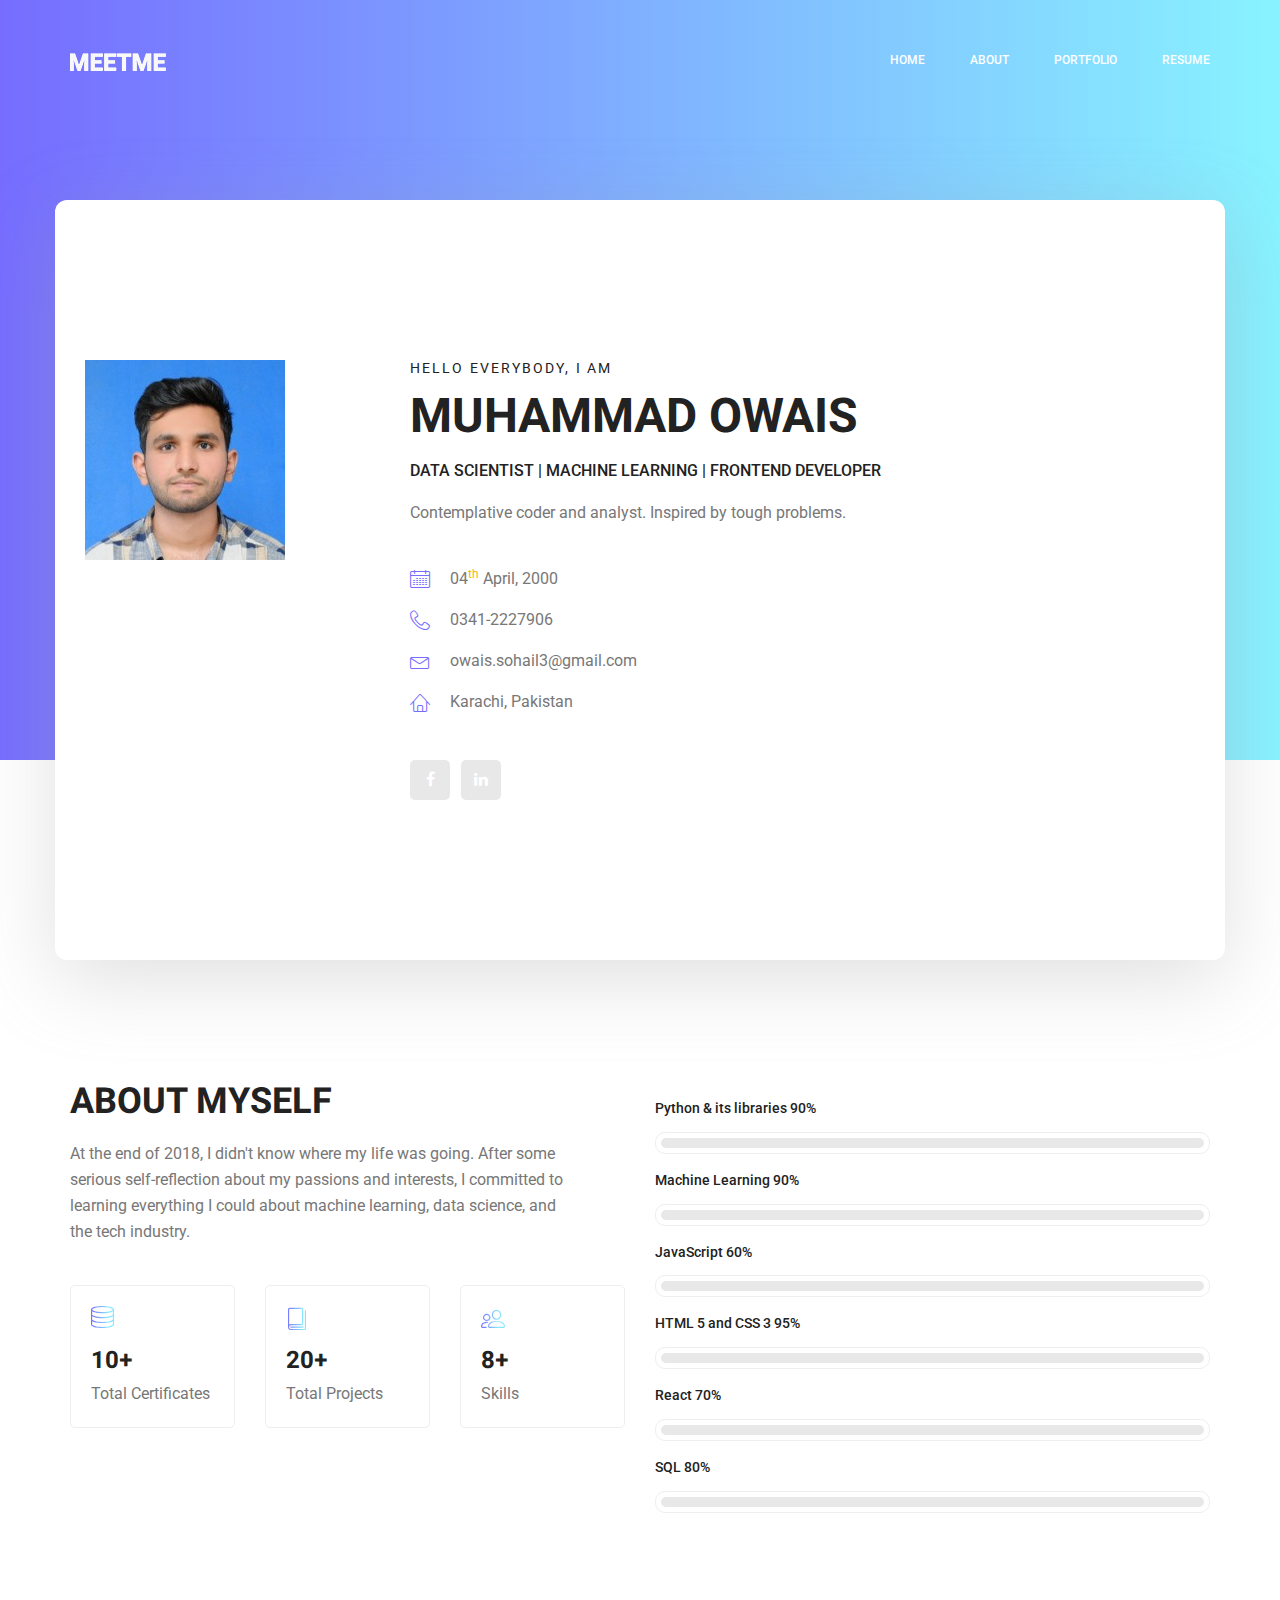
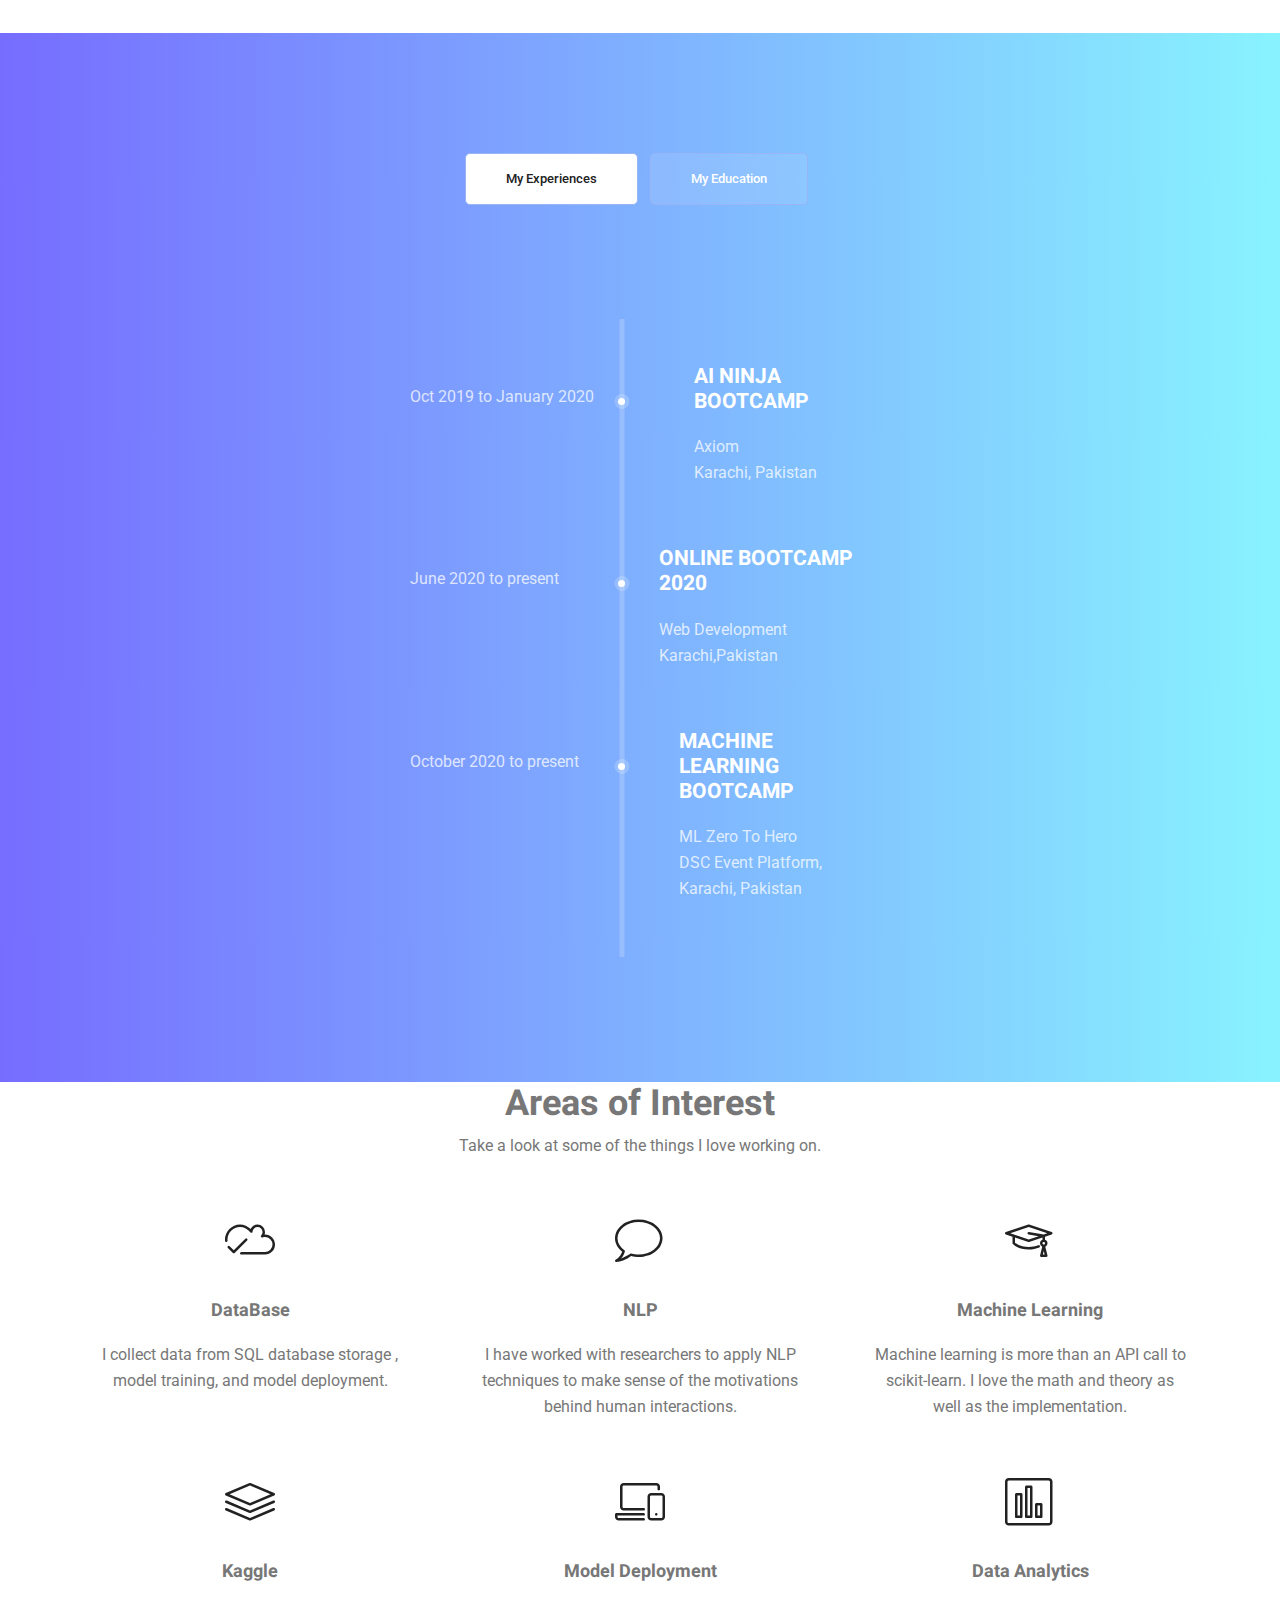
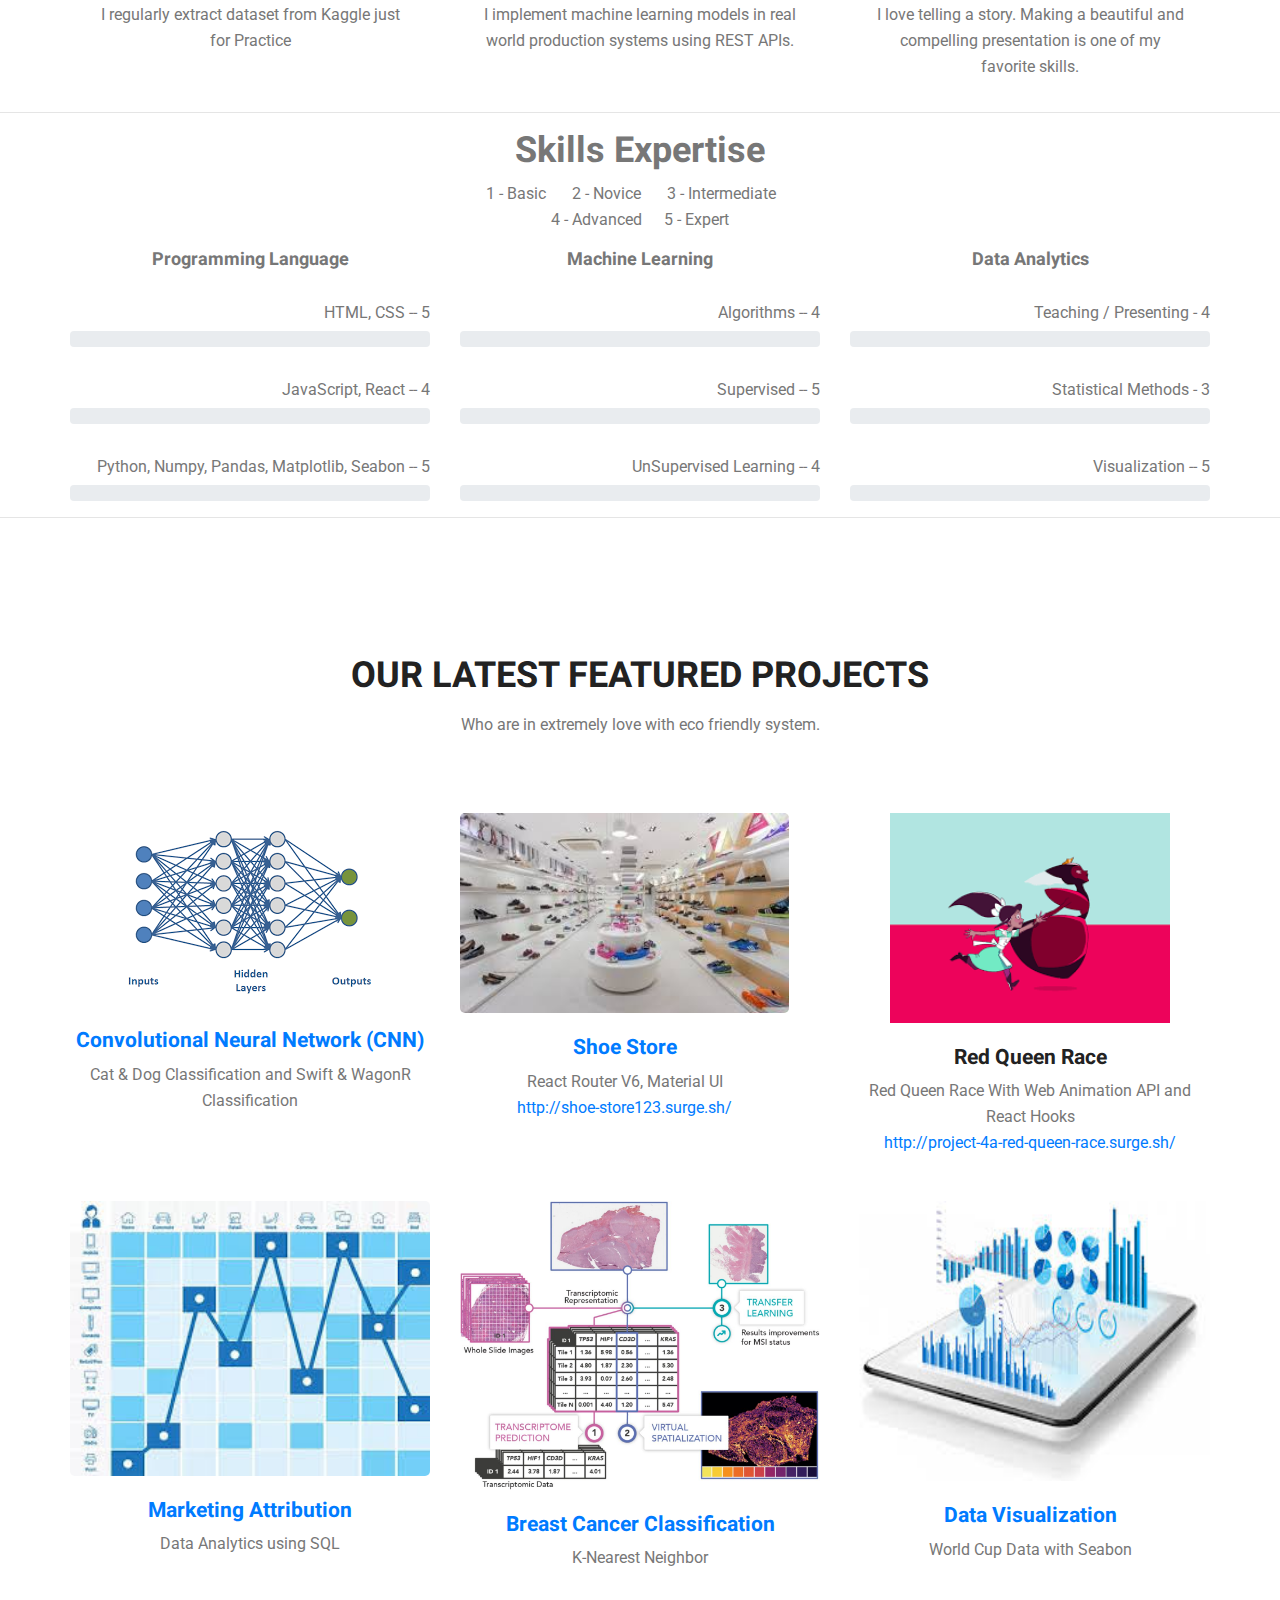
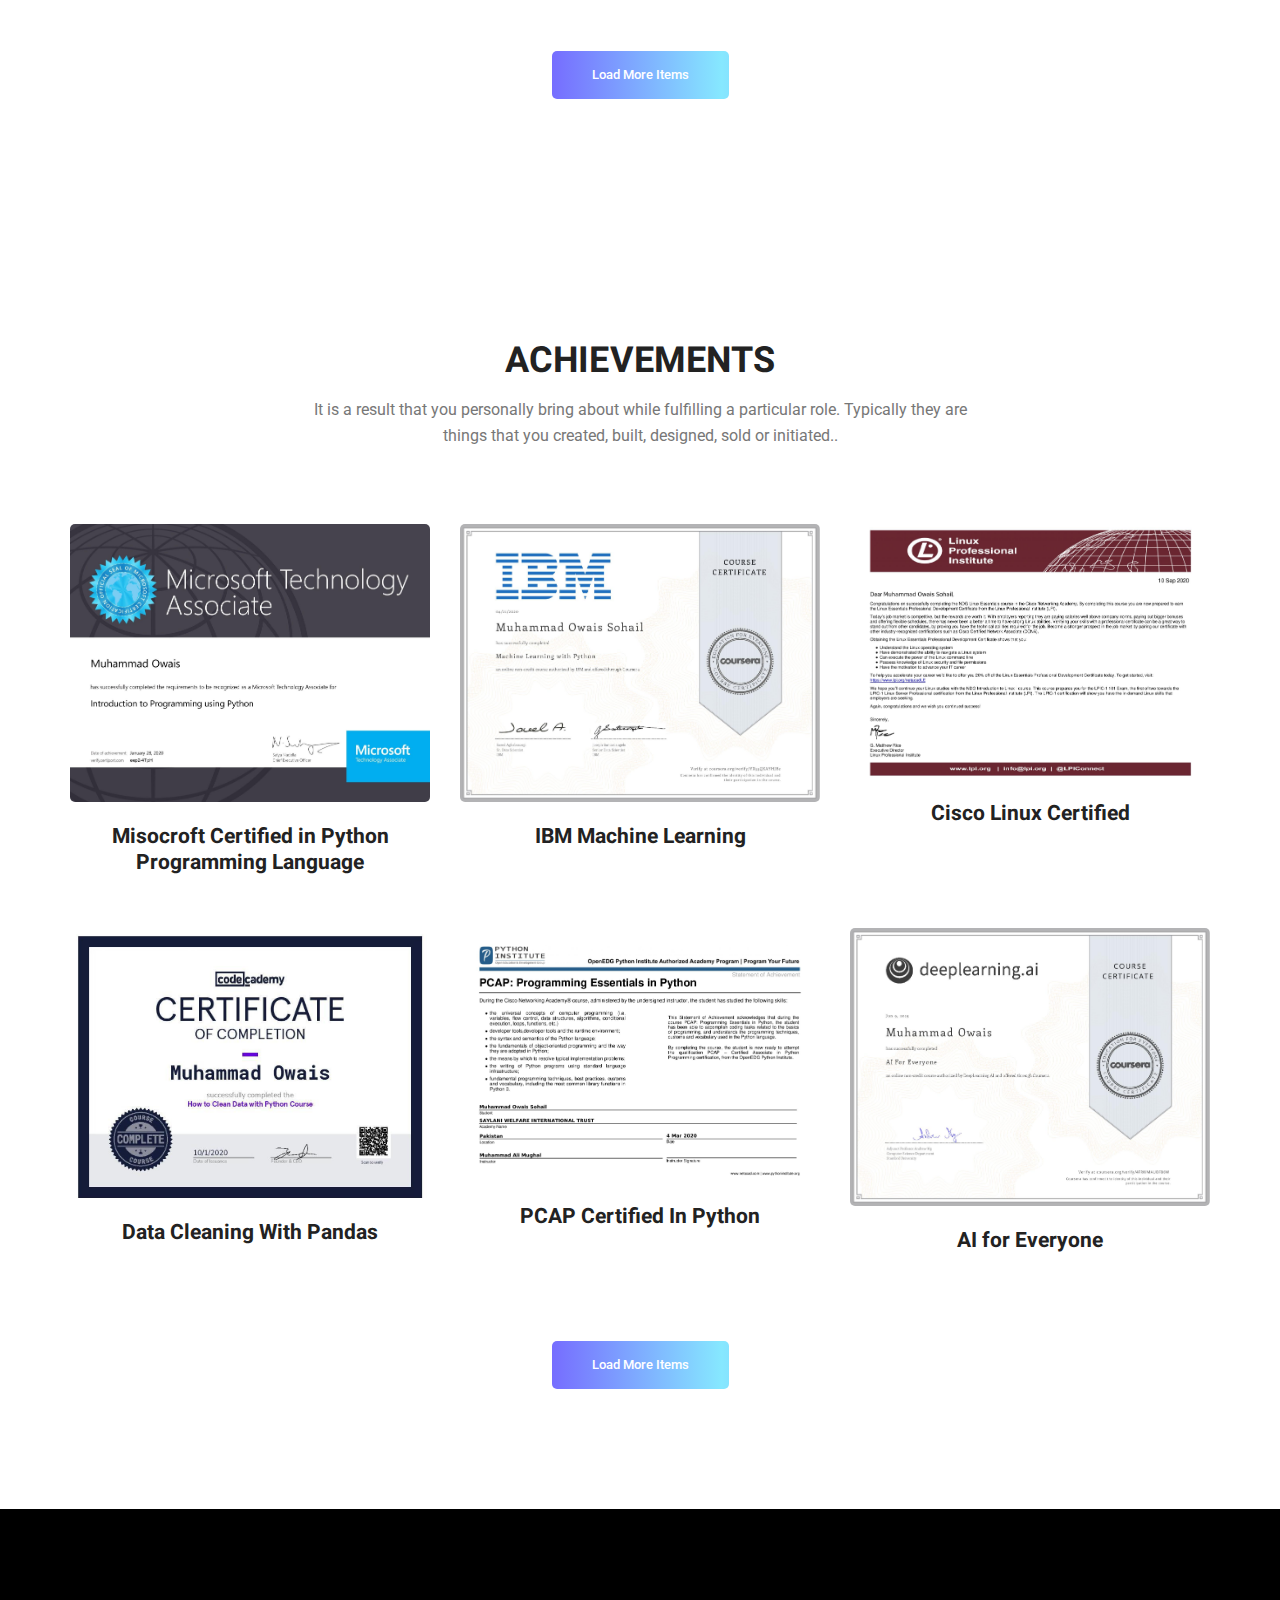
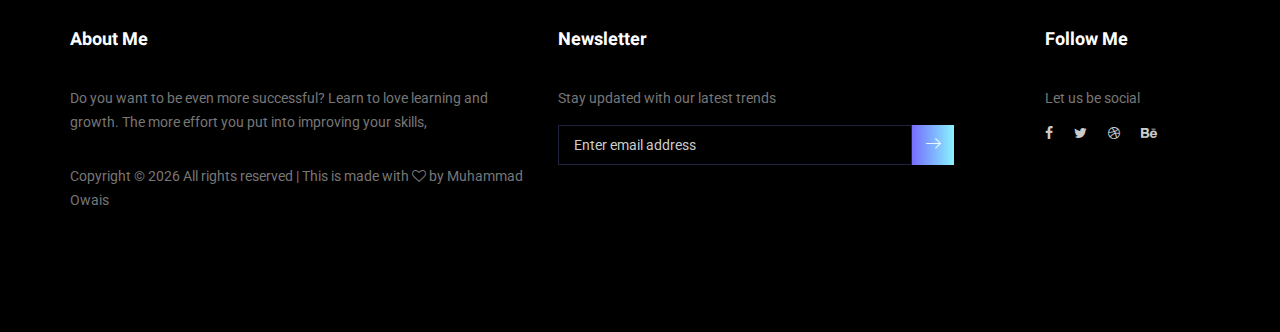
==== commit b940cca4: "resume updated" ====
--- a/portfolio/public/index.html
+++ b/portfolio/public/index.html
@@ -423,7 +423,7 @@
 		<div class="text-center">
 			<div class="menu-content">
 				<div class="title text-center">
-					<h1 class="mb-10">Skills Expertisse</h1>
+					<h1 class="mb-10">Skills Expertise</h1>
 					1 - Basic <span style="display: inline-block; width: 2ch;">&#9;</span>
 					2 - Novice <span style="display: inline-block; width: 2ch;">&#9;</span>
 					3 - Intermediate<span style="display: inline-block; width: 2ch;">&#9;</span>
@@ -812,8 +812,7 @@
 							<!-- Link back to Colorlib can't be removed. Template is licensed under CC BY 3.0. -->
 							Copyright &copy;
 							<script>document.write(new Date().getFullYear());</script> All rights reserved | This
-							template is made with <i class="fa fa-heart-o" aria-hidden="true"></i> by <a
-								href="https://colorlib.com" target="_blank">Colorlib</a>
+							 is made with <i class="fa fa-heart-o" aria-hidden="true"></i> by Muhammad Owais
 							<!-- Link back to Colorlib can't be removed. Template is licensed under CC BY 3.0. -->
 						</p>
 					</aside>
